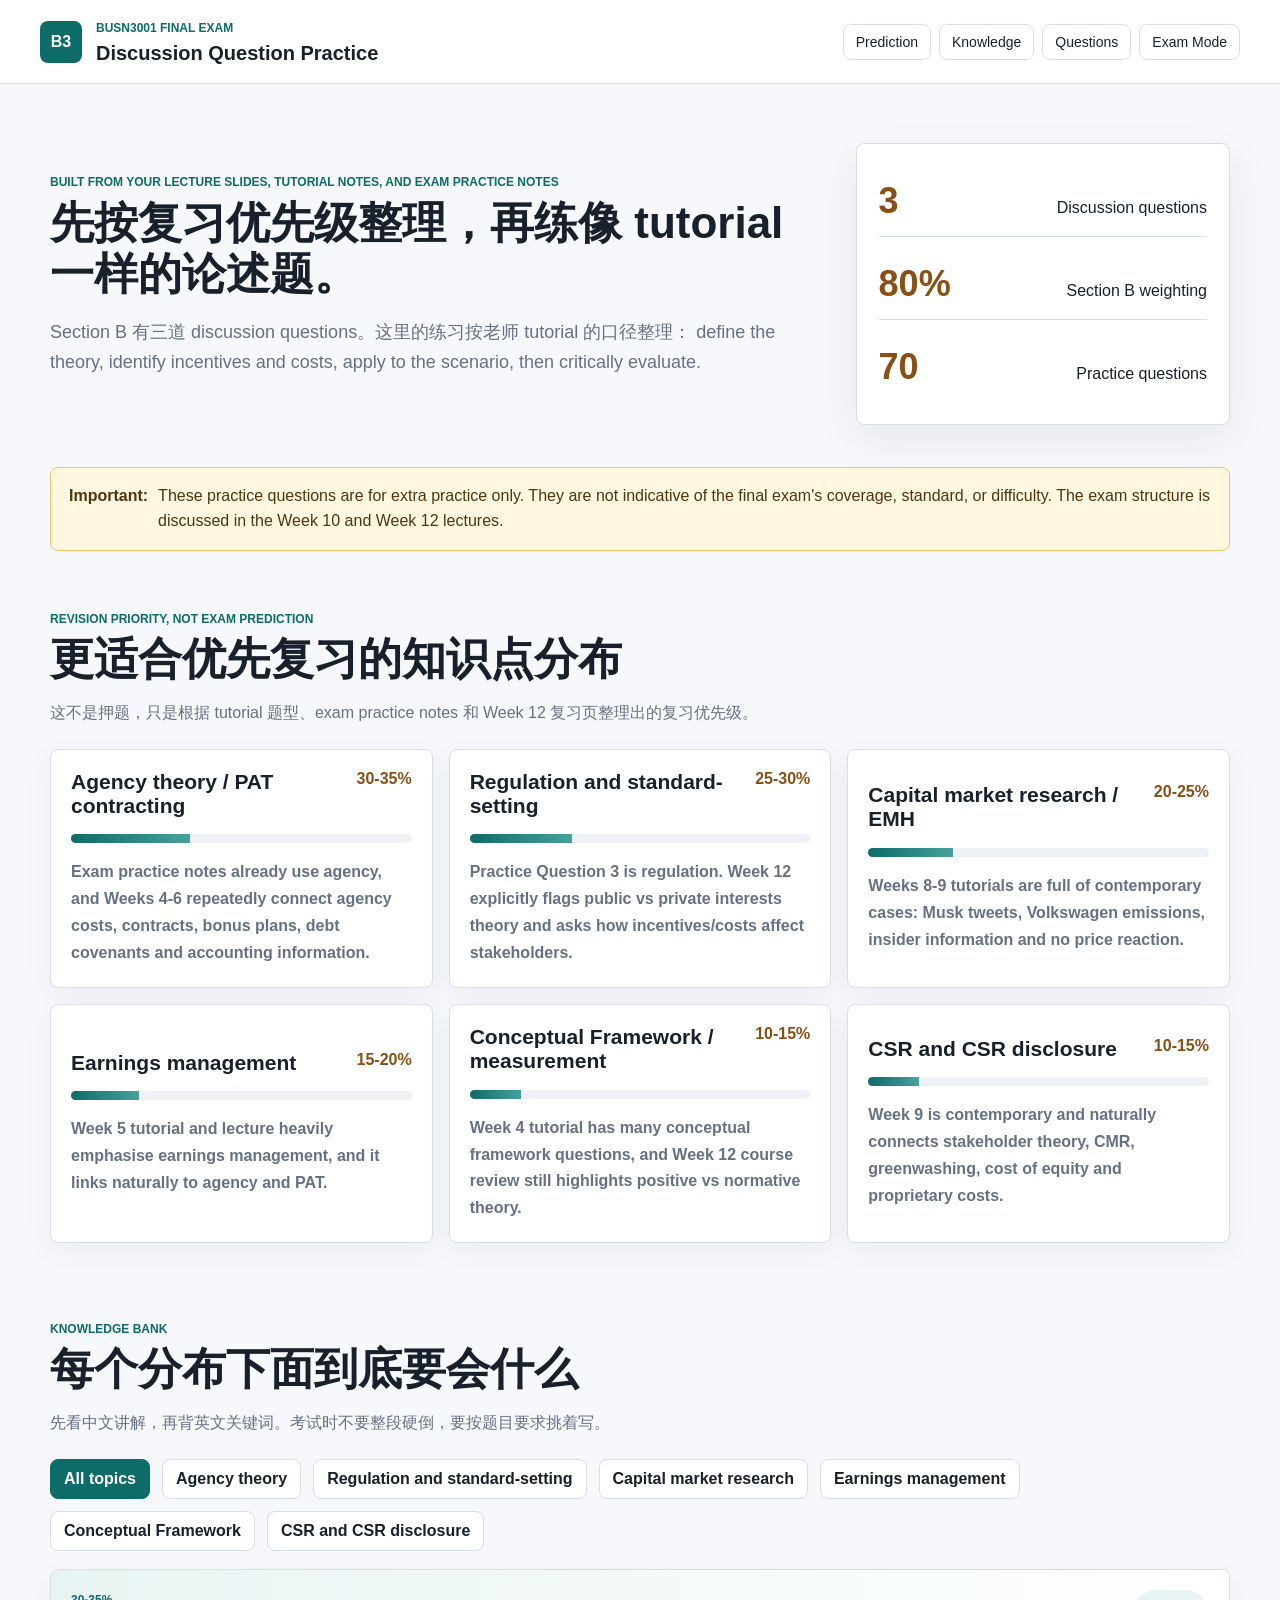
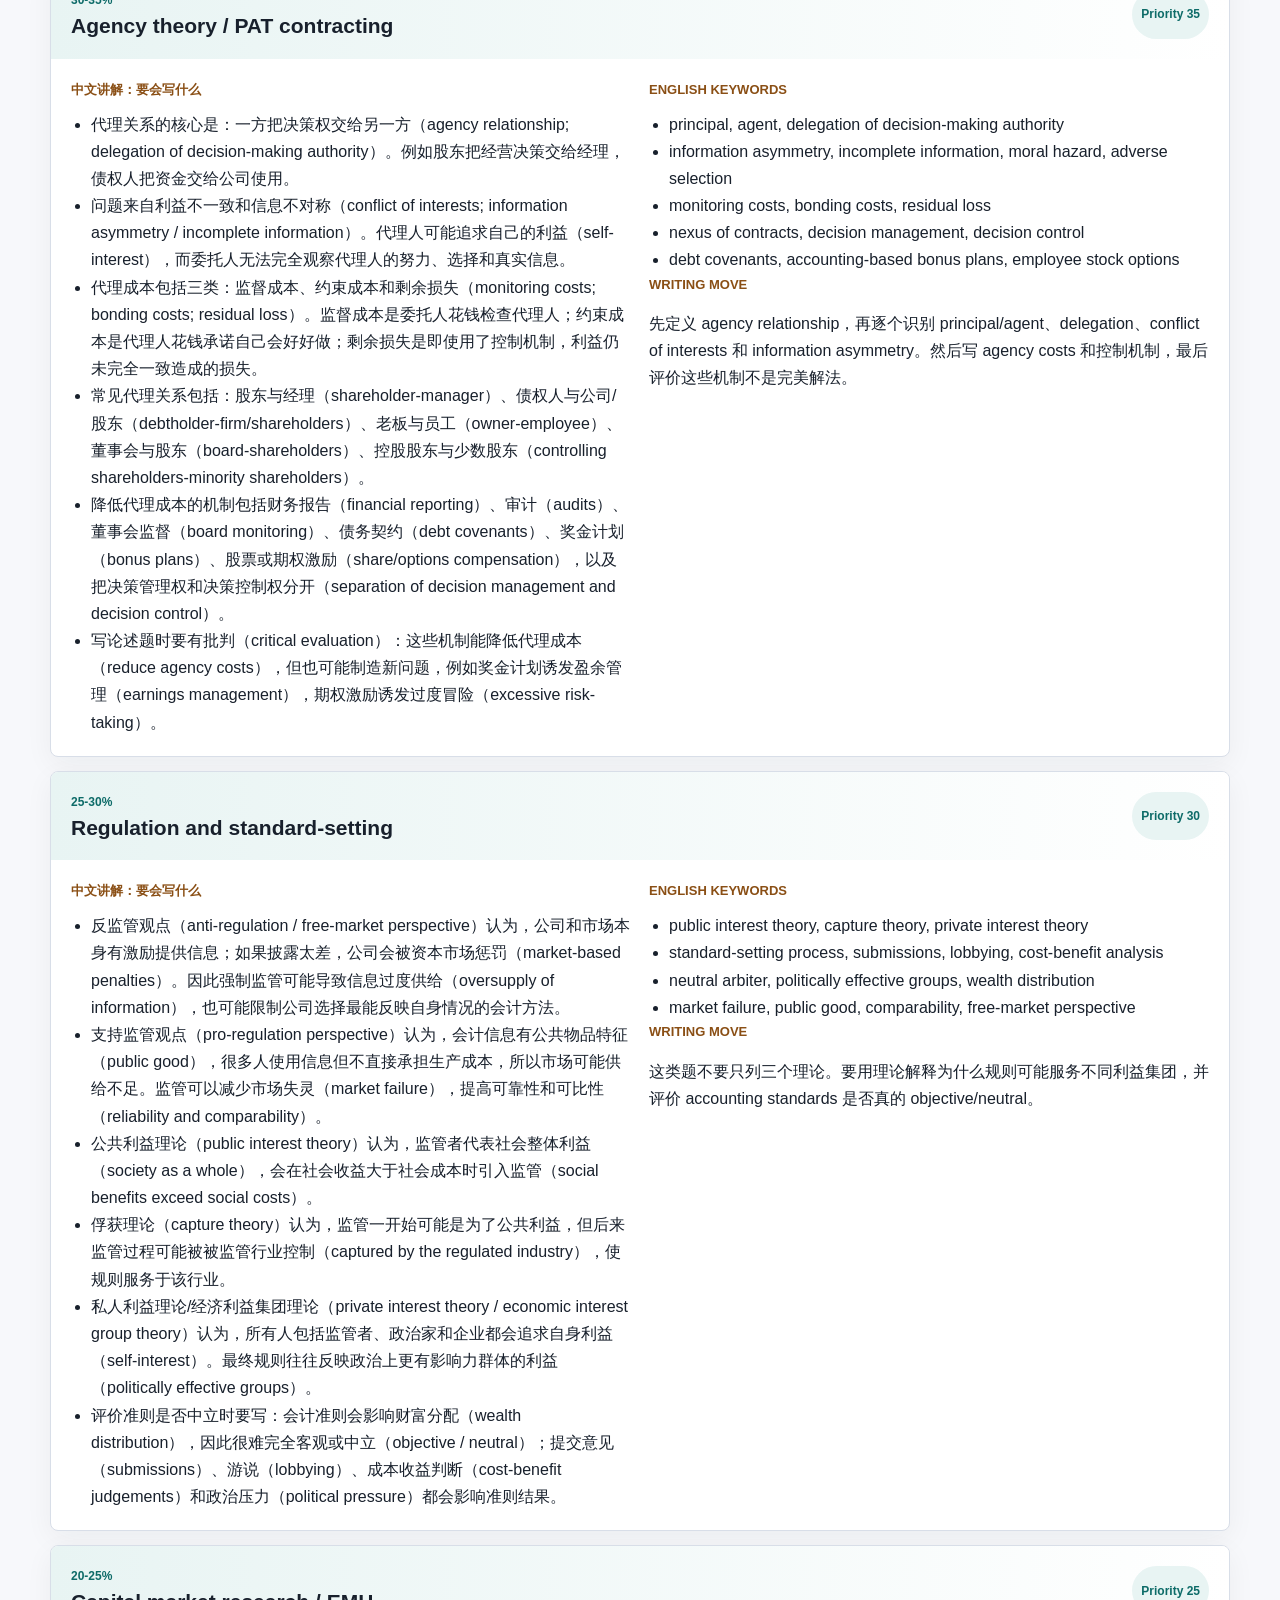
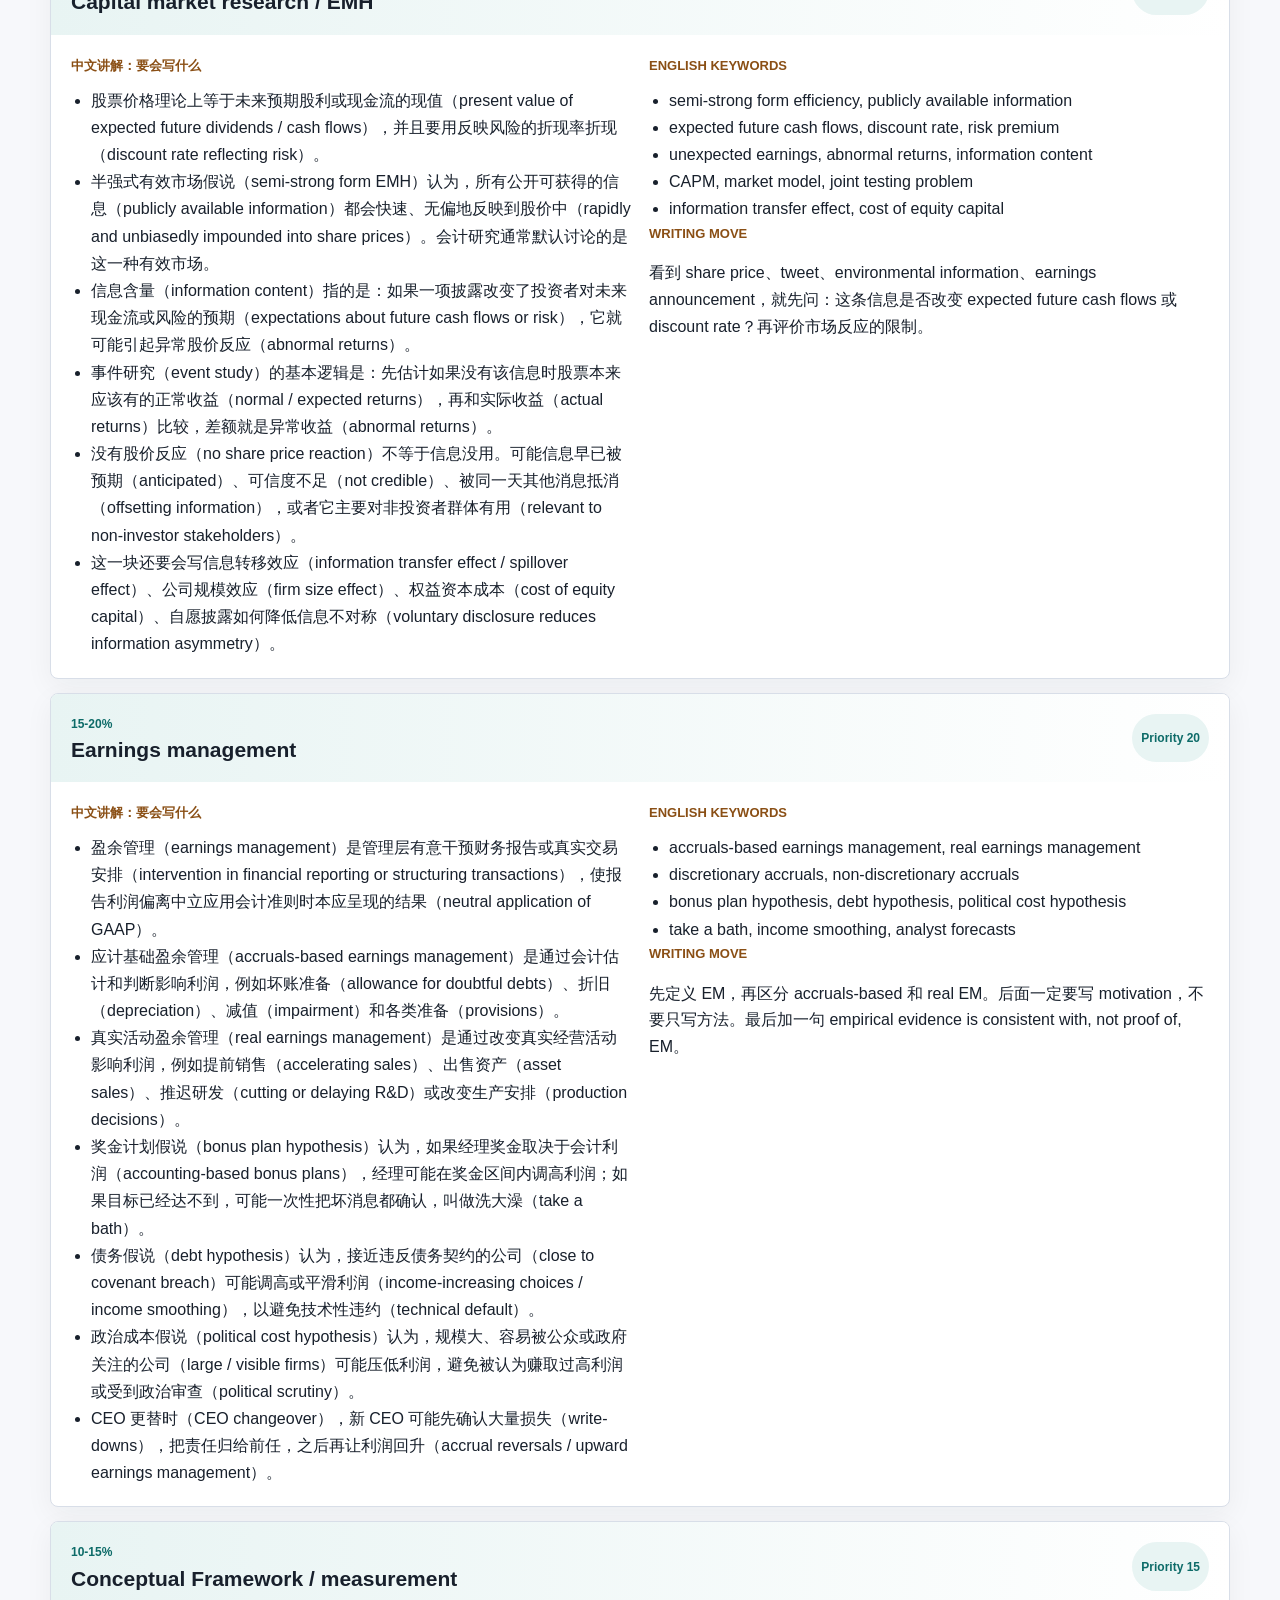
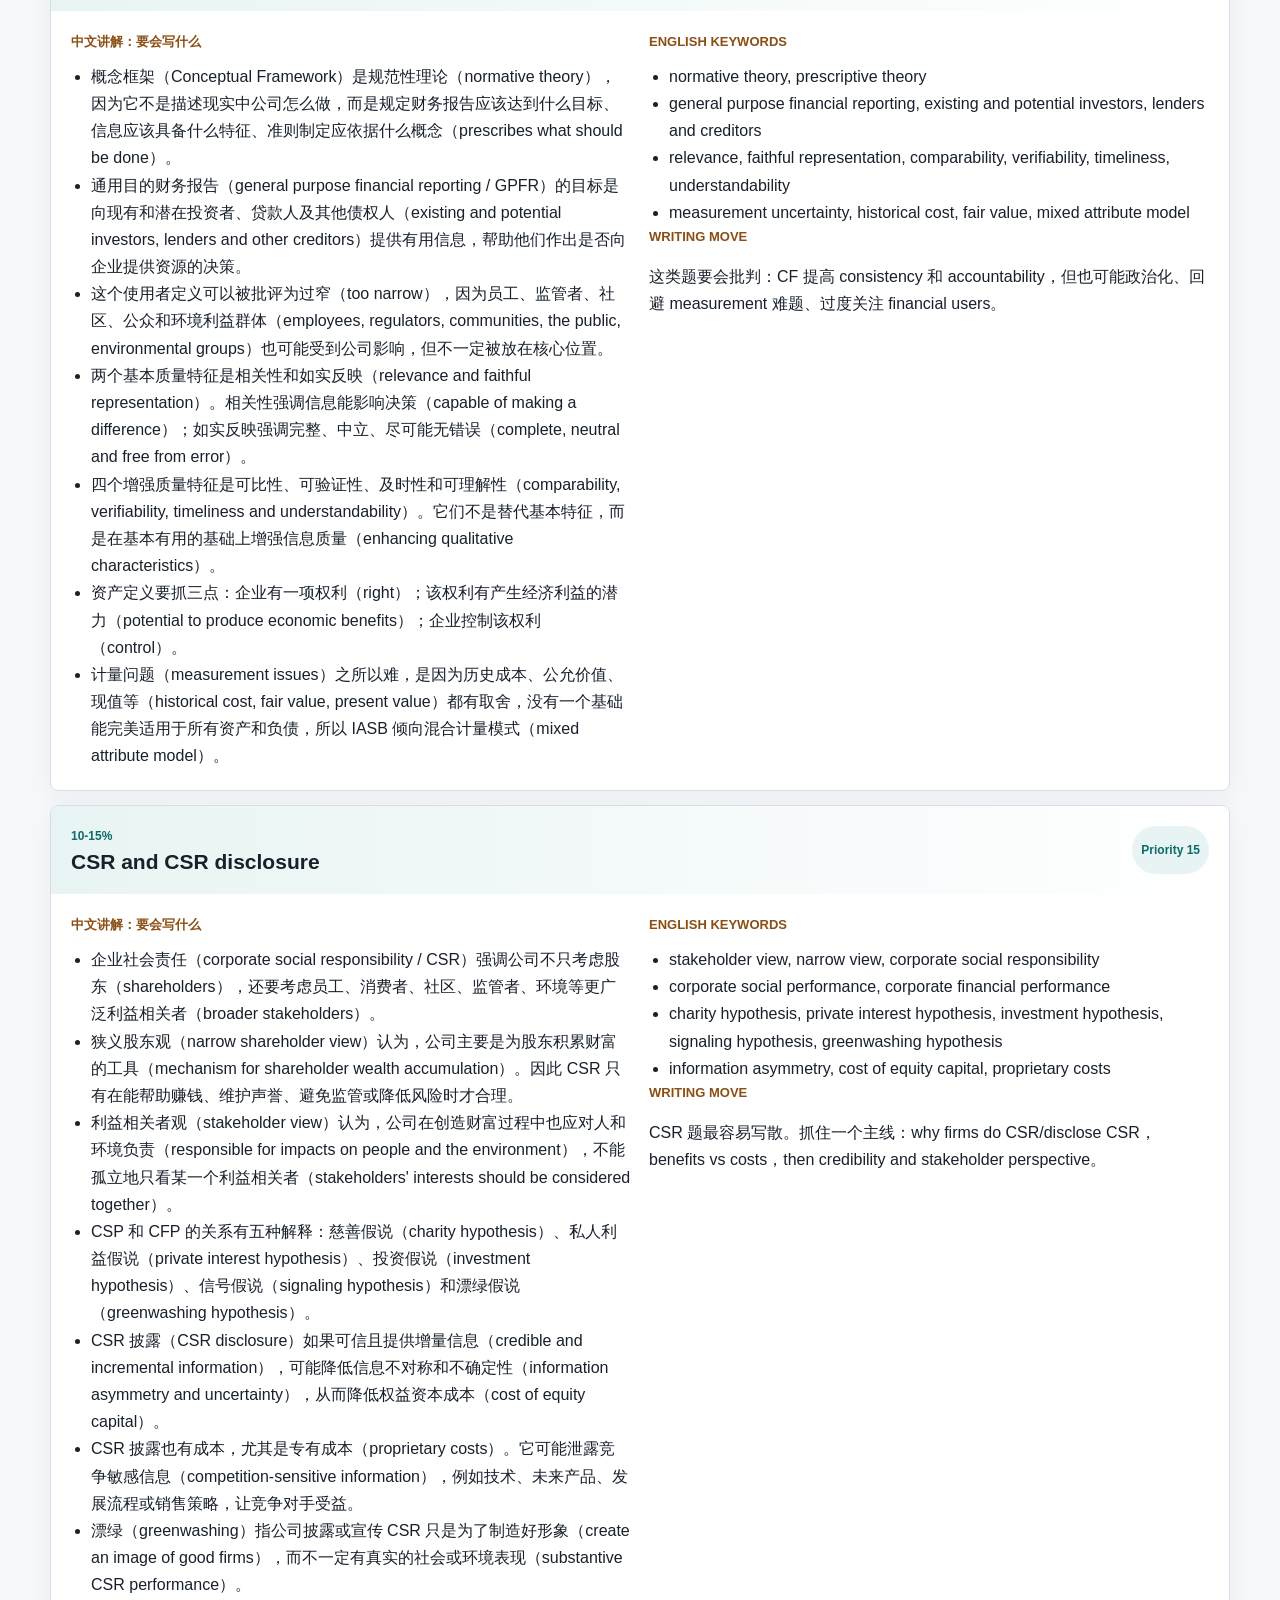
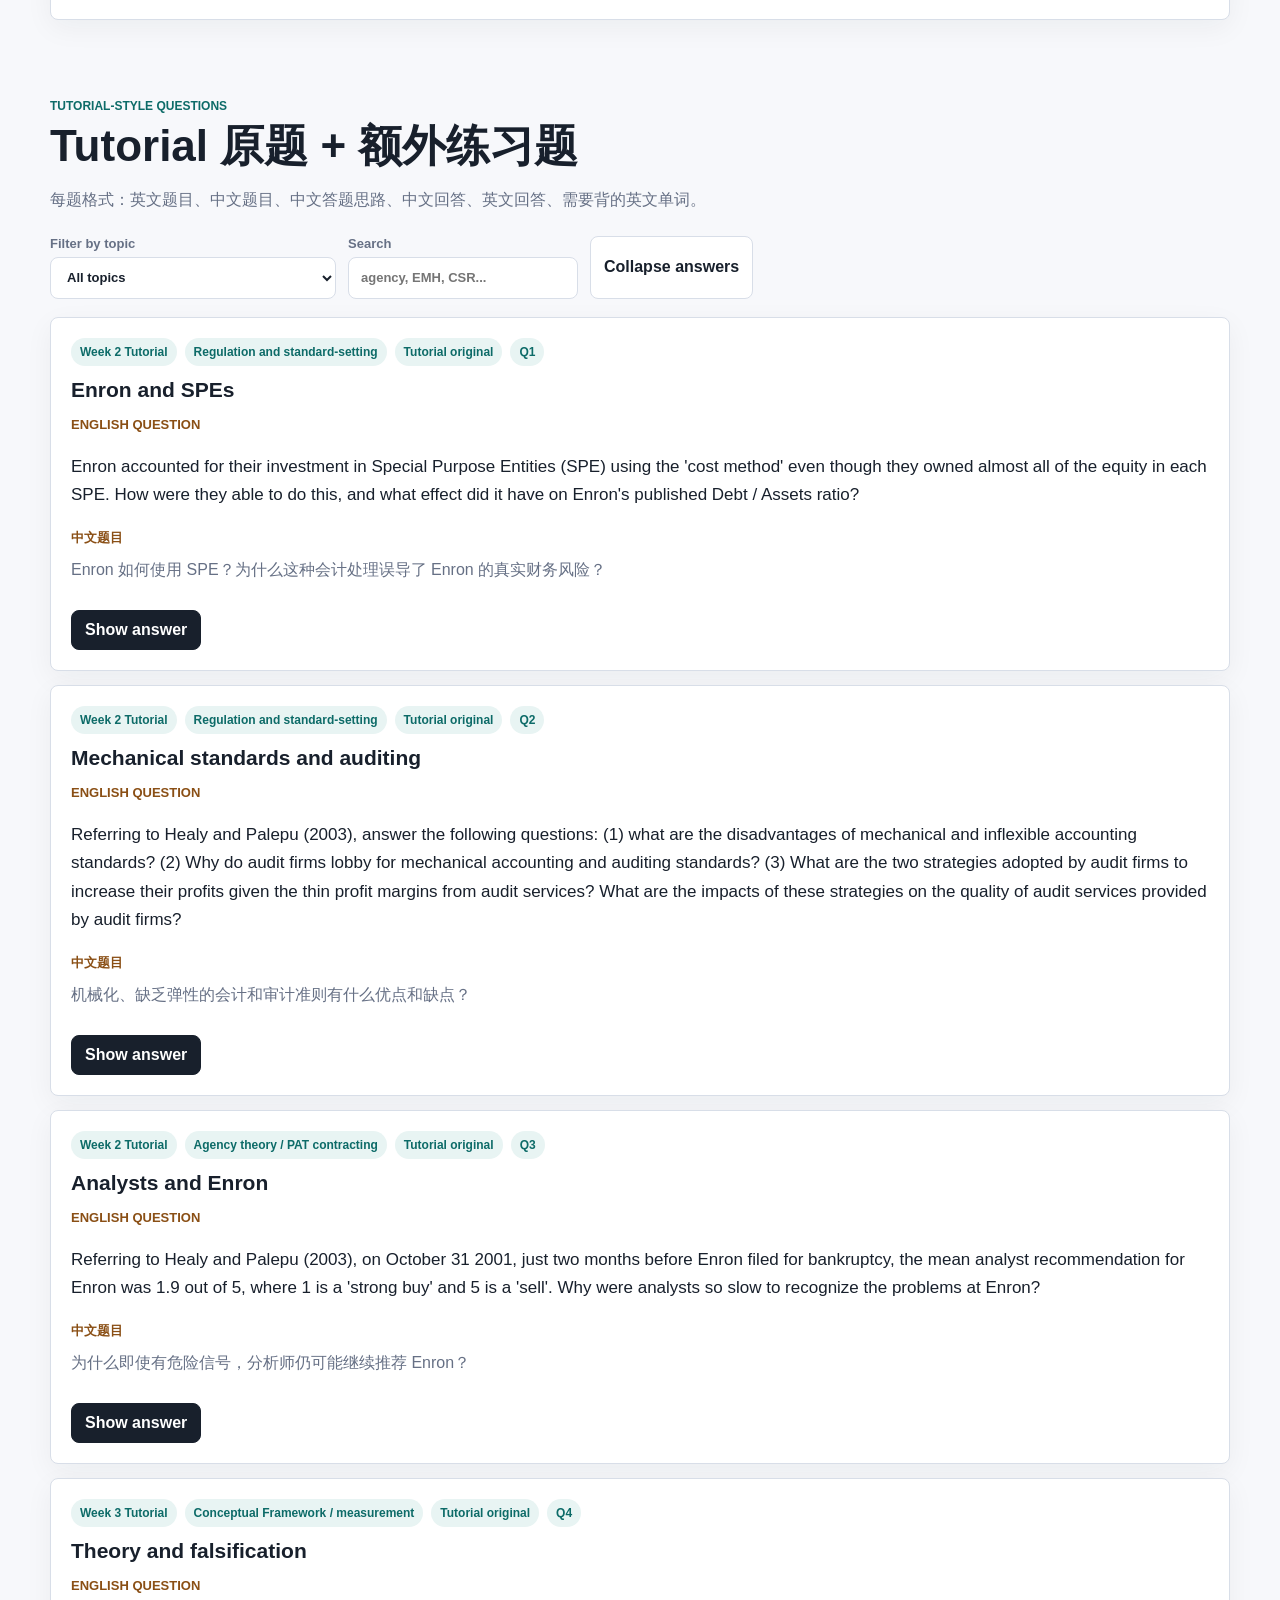
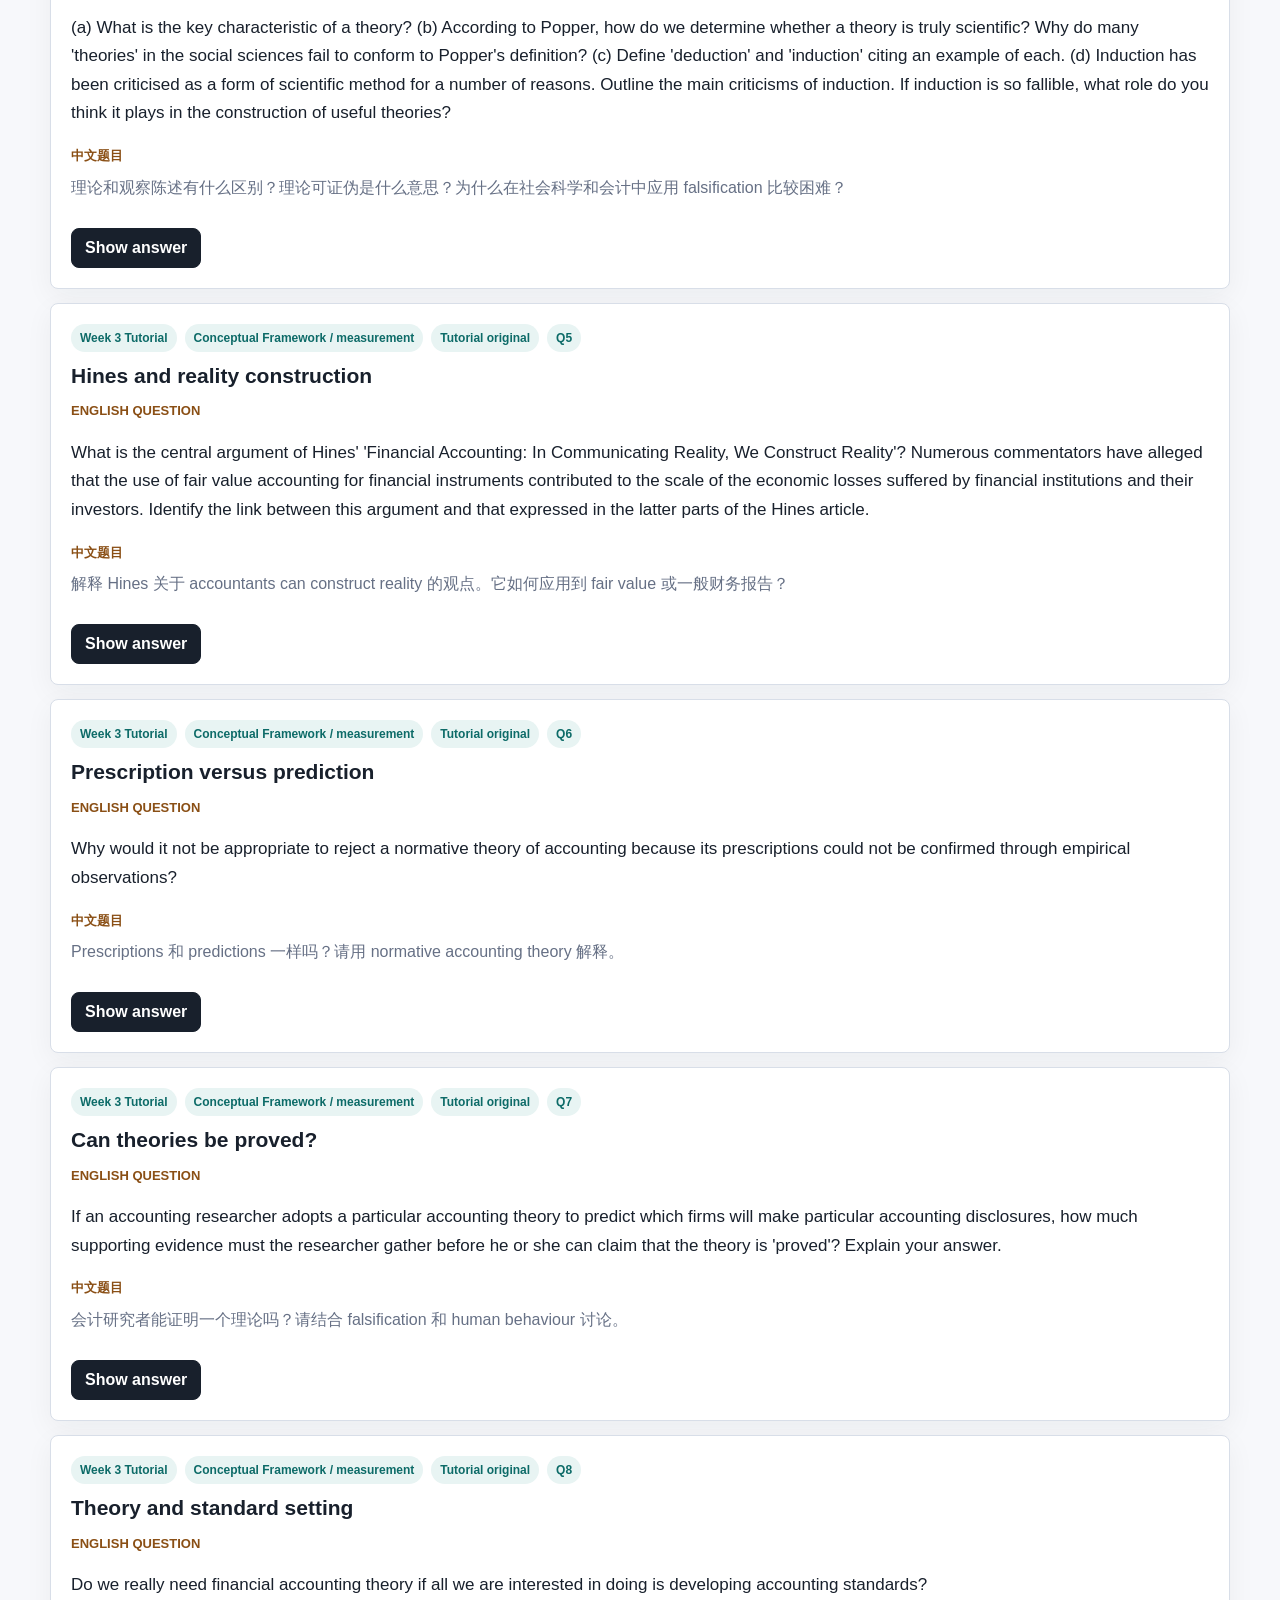
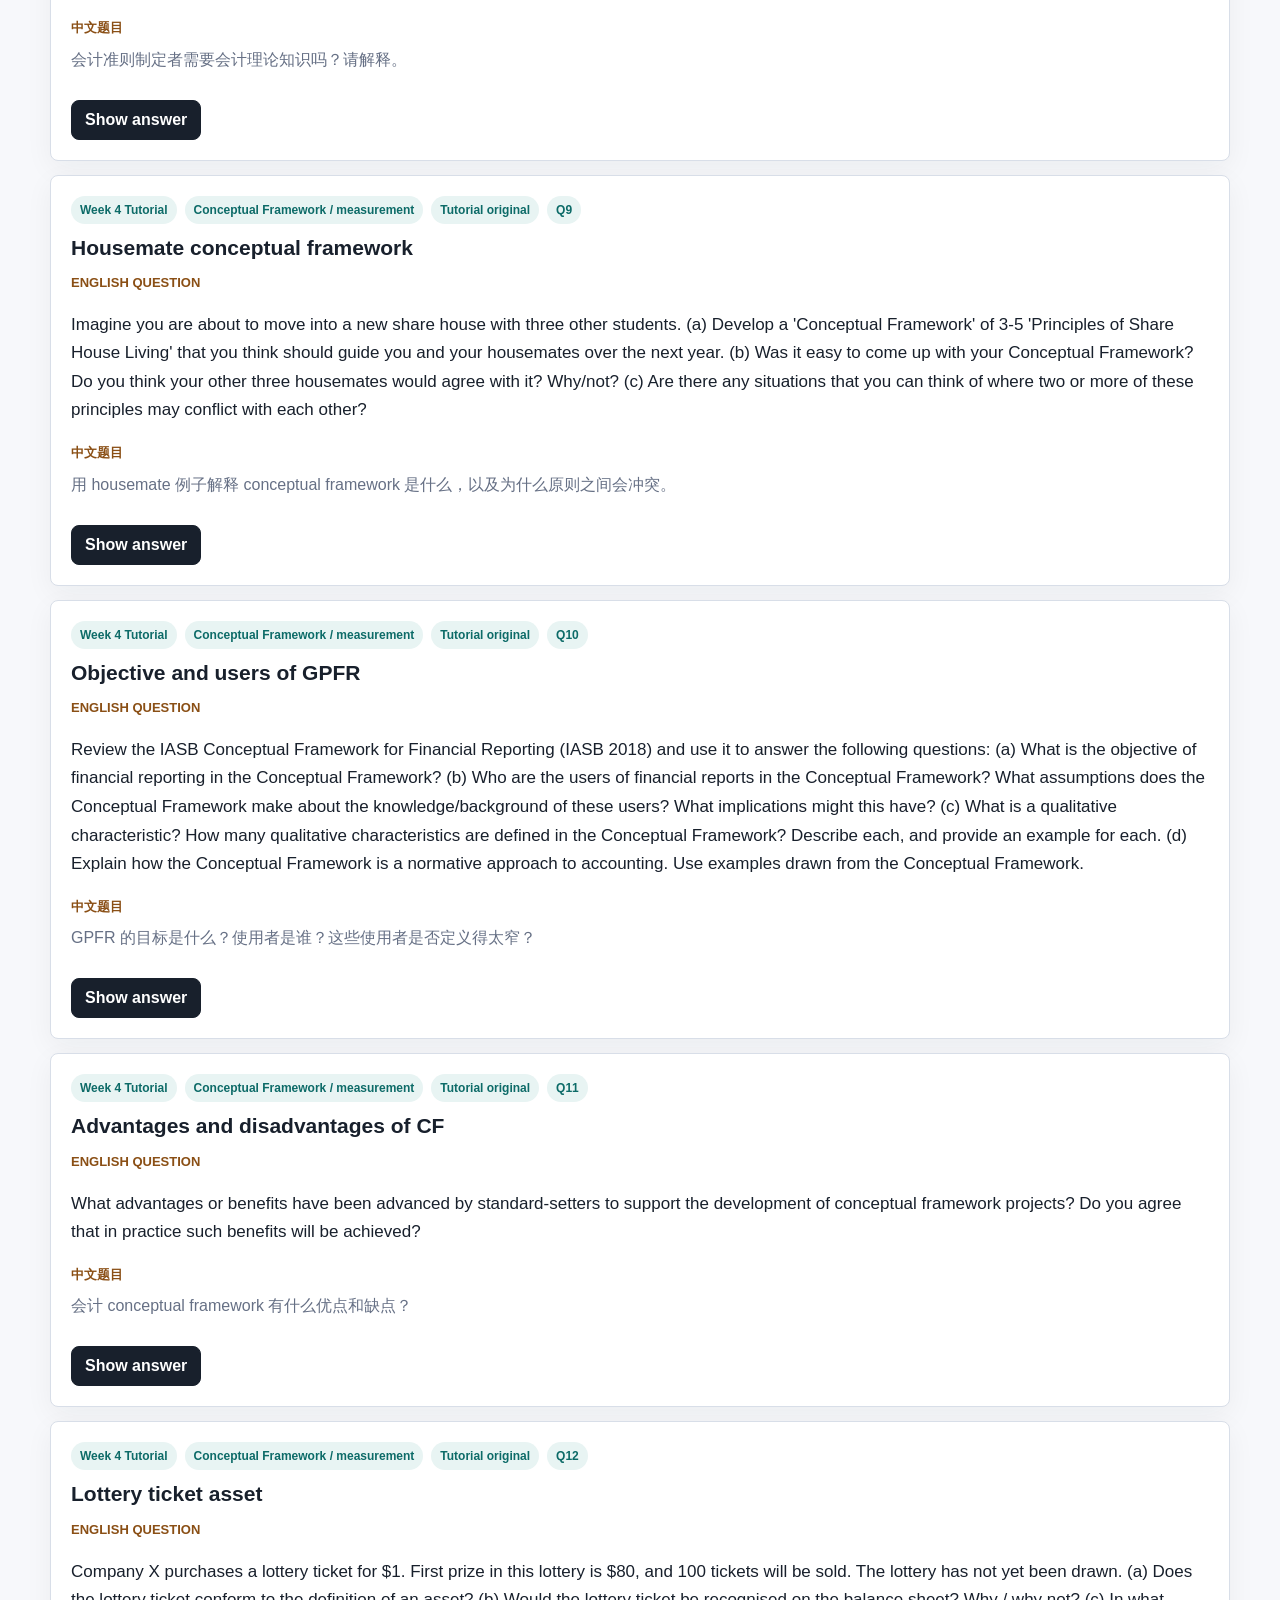
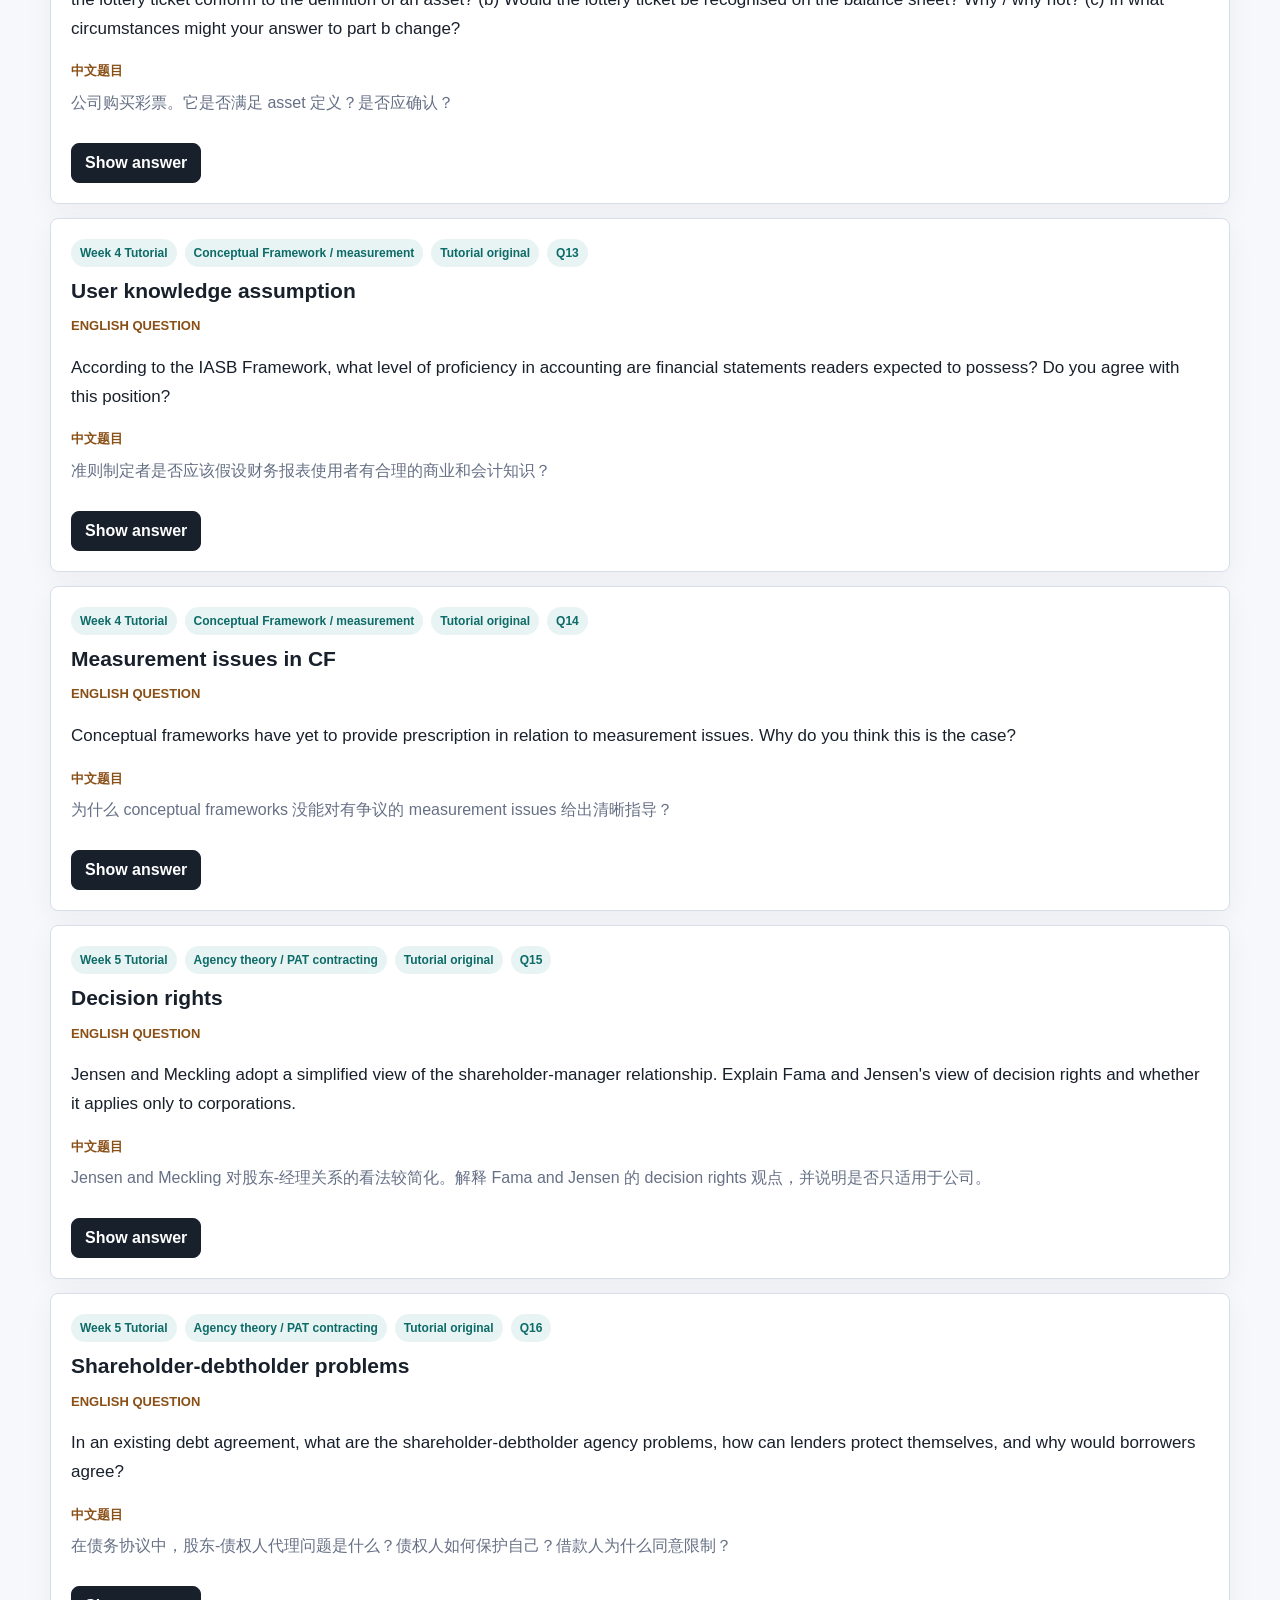
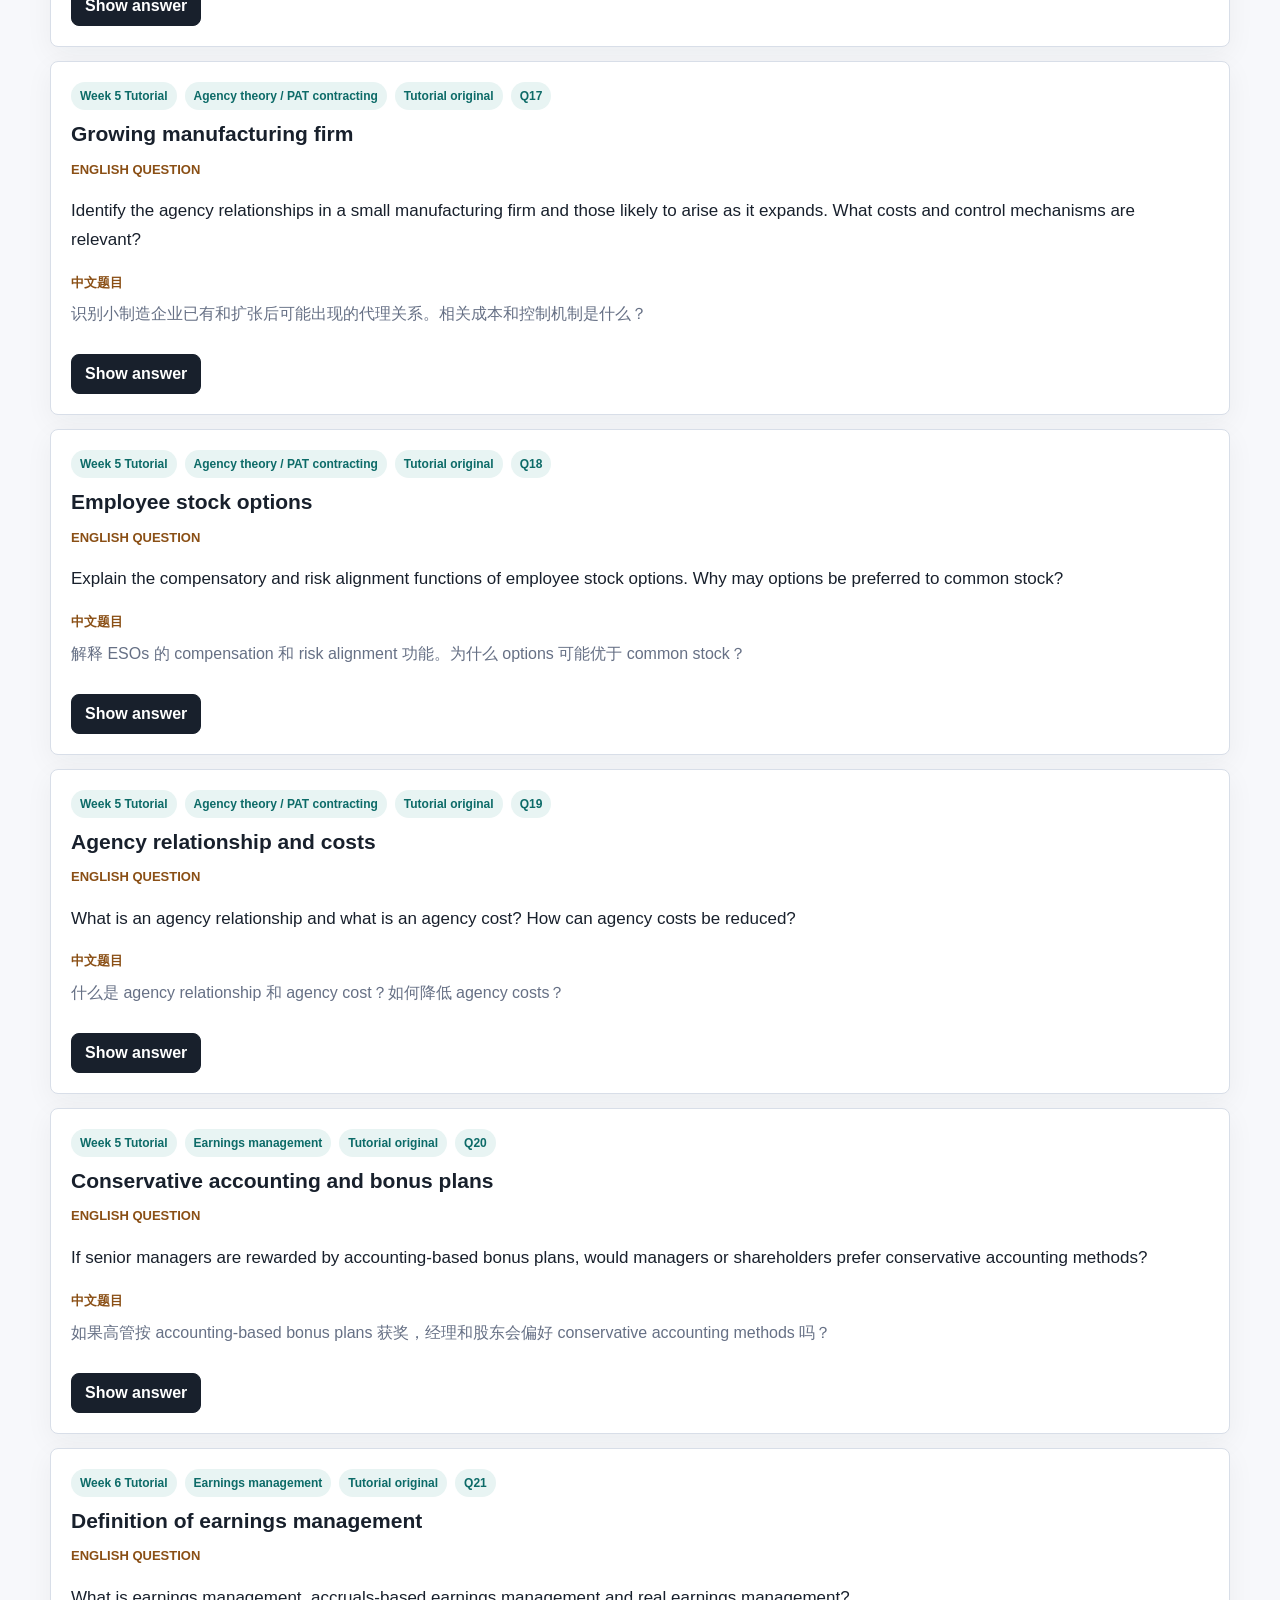
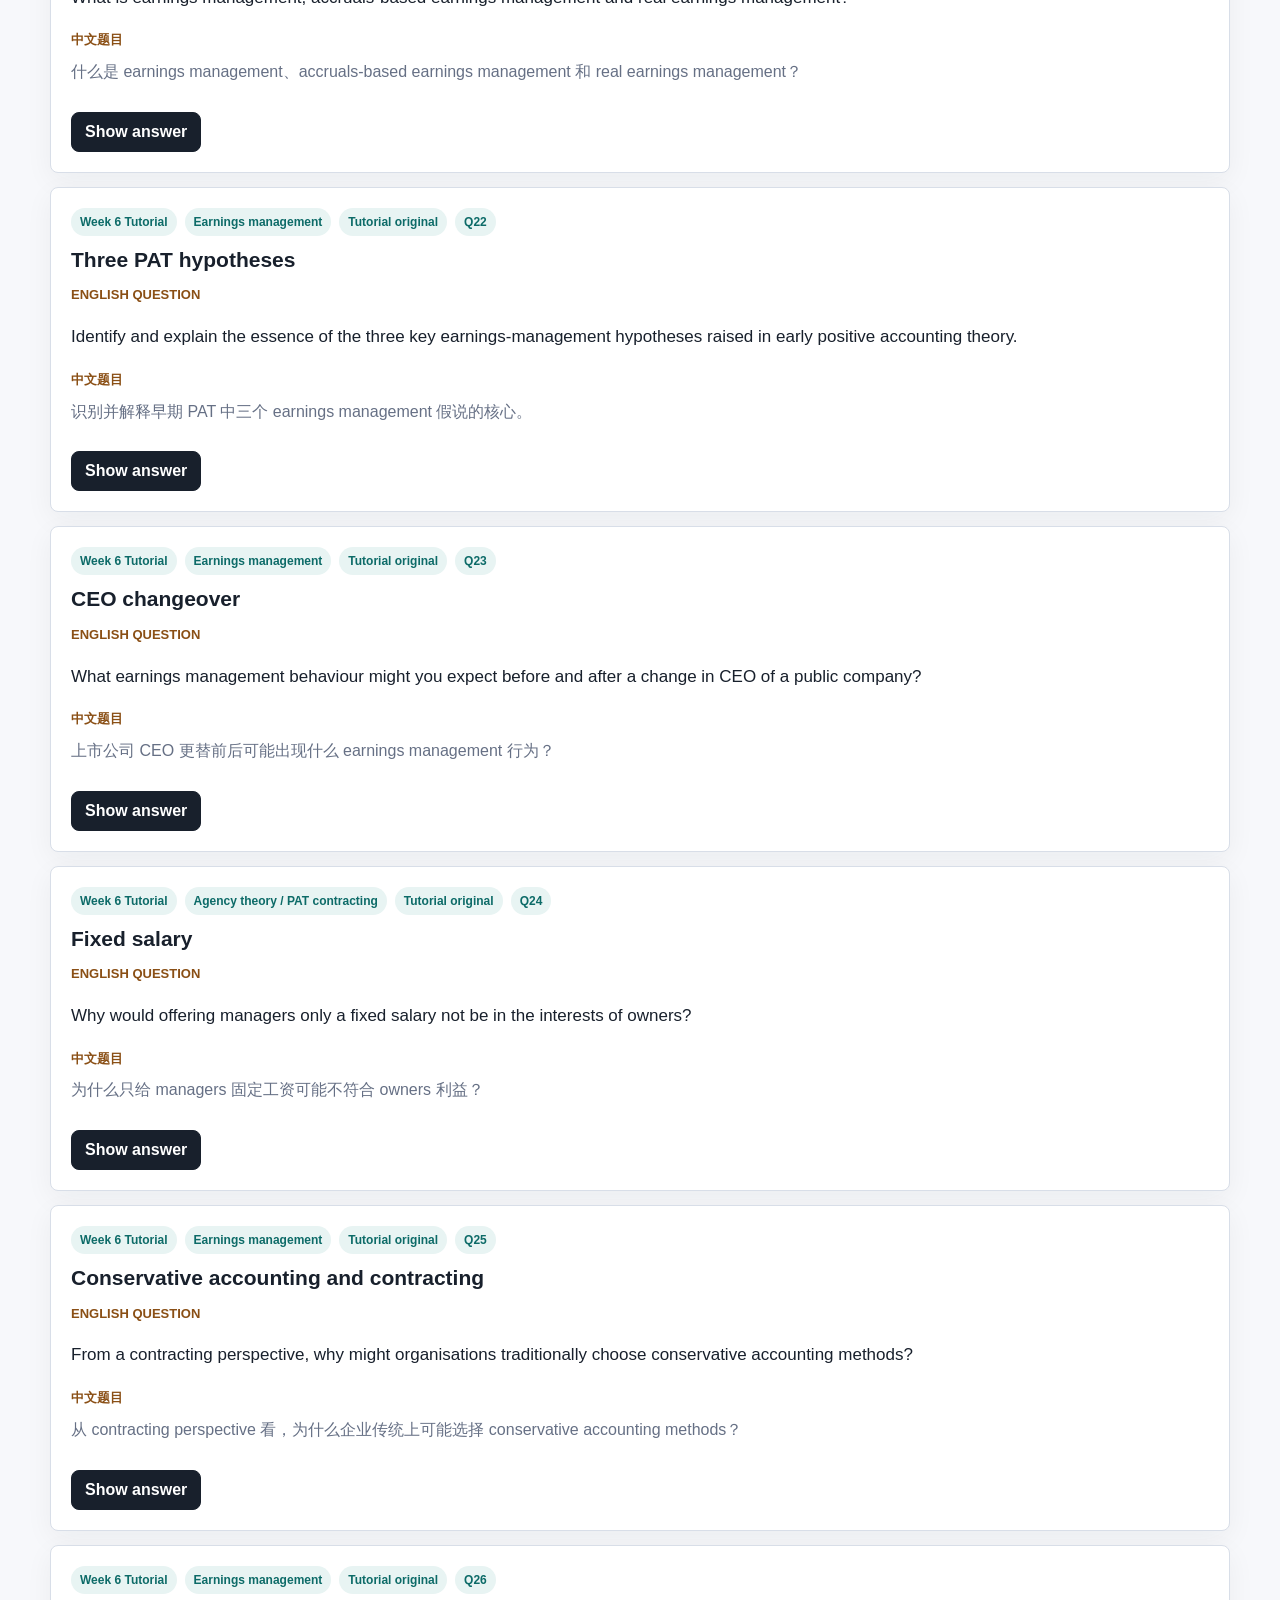
==== interactive-index.html @ 9b2bef2e "Publish BUSN3001 study site" ====
<!doctype html>
<html lang="zh-CN">
  <head>
    <meta charset="utf-8" />
    <meta name="viewport" content="width=device-width, initial-scale=1" />
    <title>BUSN3001 Final Discussion Practice</title>
    <link rel="stylesheet" href="styles.css" />
  </head>
  <body>
    <header class="topbar">
      <div class="brand">
        <span class="brand-mark">B3</span>
        <div>
          <p class="course">BUSN3001 Final Exam</p>
          <h1>Discussion Question Practice</h1>
        </div>
      </div>
      <nav aria-label="Page sections">
        <a href="#prediction">Prediction</a>
        <a href="#topics">Knowledge</a>
        <a href="#practice">Questions</a>
        <a href="#exam-mode">Exam Mode</a>
      </nav>
    </header>

    <main>
      <section class="intro">
        <div class="intro-copy">
          <p class="label">Built from your lecture slides, tutorial notes, and exam practice notes</p>
          <h2>先按复习优先级整理，再练像 tutorial 一样的论述题。</h2>
          <p>
            Section B 有三道 discussion questions。这里的练习按老师 tutorial 的口径整理：
            define the theory, identify incentives and costs, apply to the scenario, then critically evaluate.
          </p>
        </div>
        <div class="exam-card" aria-label="Exam structure">
          <div>
            <span class="metric">3</span>
            <span>Discussion questions</span>
          </div>
          <div>
            <span class="metric">80%</span>
            <span>Section B weighting</span>
          </div>
          <div>
            <span class="metric">70</span>
            <span>Practice questions</span>
          </div>
        </div>
      </section>

      <section class="notice" aria-label="Practice disclaimer">
        <strong>Important:</strong>
        <span>
          These practice questions are for extra practice only. They are not indicative of the final exam's
          coverage, standard, or difficulty. The exam structure is discussed in the Week 10 and Week 12 lectures.
        </span>
      </section>

      <section id="prediction" class="section">
        <div class="section-heading">
          <p class="label">Revision priority, not exam prediction</p>
          <h2>更适合优先复习的知识点分布</h2>
          <p>这不是押题，只是根据 tutorial 题型、exam practice notes 和 Week 12 复习页整理出的复习优先级。</p>
        </div>
        <div id="predictionGrid" class="prediction-grid"></div>
      </section>

      <section id="topics" class="section">
        <div class="section-heading">
          <p class="label">Knowledge bank</p>
          <h2>每个分布下面到底要会什么</h2>
          <p>先看中文讲解，再背英文关键词。考试时不要整段硬倒，要按题目要求挑着写。</p>
        </div>
        <div class="toolbar">
          <button class="tab-button active" data-topic-filter="all">All topics</button>
        </div>
        <div id="topicList" class="topic-list"></div>
      </section>

      <section id="practice" class="section">
        <div class="section-heading">
          <p class="label">Tutorial-style questions</p>
          <h2>Tutorial 原题 + 额外练习题</h2>
          <p>每题格式：英文题目、中文题目、中文答题思路、中文回答、英文回答、需要背的英文单词。</p>
        </div>
        <div class="practice-controls">
          <label>
            Filter by topic
            <select id="questionFilter" aria-label="Filter questions by topic">
              <option value="all">All topics</option>
            </select>
          </label>
          <label>
            Search
            <input id="searchInput" type="search" placeholder="agency, EMH, CSR..." />
          </label>
          <button id="collapseAll" type="button">Collapse answers</button>
        </div>
        <div id="questionList" class="question-list"></div>
      </section>

      <section id="exam-mode" class="section exam-mode">
        <div class="section-heading">
          <p class="label">Exam mode</p>
          <h2>随机抽三道，模拟 Section B</h2>
          <p>建议先用 10 分钟列 bullet points，再打开答案对照有没有漏 theory、application 和 critical evaluation。</p>
        </div>
        <div class="exam-actions">
          <button id="drawExam" type="button">Draw 3 questions</button>
          <button id="clearExam" type="button">Clear</button>
        </div>
        <div id="examQuestions" class="exam-questions" aria-live="polite"></div>
      </section>
    </main>

    <footer>
      <p>Study strategy: memorise vocabulary, not fixed paragraphs. In the exam, answer the exact question asked.</p>
    </footer>

    <script src="script.js"></script>
  </body>
</html>
---- styles.css ----
:root {
  --bg: #f7f8fb;
  --paper: #ffffff;
  --ink: #18202c;
  --muted: #667085;
  --line: #d8dee8;
  --accent: #0d6b68;
  --accent-2: #8a4f15;
  --soft: #e8f4f3;
  --warning: #fff2d8;
  --shadow: 0 14px 40px rgba(24, 32, 44, 0.08);
  font-family: Inter, "Segoe UI", Arial, sans-serif;
}

* {
  box-sizing: border-box;
}

html {
  scroll-behavior: smooth;
}

body {
  margin: 0;
  background: var(--bg);
  color: var(--ink);
  overflow-x: hidden;
}

.topbar {
  position: sticky;
  top: 0;
  z-index: 10;
  display: flex;
  align-items: center;
  justify-content: space-between;
  gap: 24px;
  padding: 18px 40px;
  background: rgba(255, 255, 255, 0.92);
  border-bottom: 1px solid var(--line);
  backdrop-filter: blur(12px);
  min-width: 0;
}

.brand {
  display: flex;
  align-items: center;
  gap: 14px;
}

.brand-mark {
  display: grid;
  width: 42px;
  height: 42px;
  place-items: center;
  border-radius: 8px;
  background: var(--accent);
  color: #fff;
  font-weight: 800;
}

.course,
.label {
  margin: 0 0 4px;
  color: var(--accent);
  font-size: 12px;
  font-weight: 760;
  letter-spacing: 0;
  text-transform: uppercase;
}

h1,
h2,
h3 {
  margin: 0;
  line-height: 1.16;
  overflow-wrap: anywhere;
}

h1 {
  font-size: 20px;
}

h2 {
  font-size: clamp(26px, 4vw, 44px);
}

h3 {
  font-size: 21px;
}

p {
  line-height: 1.68;
}

nav {
  display: flex;
  flex-wrap: wrap;
  gap: 8px;
}

nav a,
button,
select,
input {
  font: inherit;
}

nav a,
button {
  border: 1px solid var(--line);
  border-radius: 8px;
  background: var(--paper);
  color: var(--ink);
  cursor: pointer;
  text-decoration: none;
}

nav a {
  padding: 9px 12px;
  font-size: 14px;
}

button {
  min-height: 40px;
  padding: 9px 13px;
  font-weight: 700;
}

button:hover,
nav a:hover {
  border-color: var(--accent);
  color: var(--accent);
}

main {
  width: min(1180px, calc(100% - 32px));
  margin: 0 auto;
  min-width: 0;
}

.intro {
  display: grid;
  grid-template-columns: minmax(0, 1.35fr) minmax(280px, 0.65fr);
  gap: 28px;
  padding: 52px 0 28px;
  min-width: 0;
}

.intro > *,
.exam-card,
.prediction-card,
.topic-card,
.question-card {
  min-width: 0;
}

.intro-copy {
  padding: 36px 0;
}

.intro-copy p:last-child {
  max-width: 780px;
  color: var(--muted);
  font-size: 18px;
}

.exam-card {
  align-self: center;
  display: grid;
  gap: 12px;
  padding: 22px;
  border: 1px solid var(--line);
  border-radius: 8px;
  background: var(--paper);
  box-shadow: var(--shadow);
}

.exam-card div {
  display: flex;
  align-items: baseline;
  justify-content: space-between;
  gap: 18px;
  padding: 14px 0;
  border-bottom: 1px solid var(--line);
}

.exam-card div:last-child {
  border-bottom: 0;
}

.metric {
  color: var(--accent-2);
  font-size: 36px;
  font-weight: 850;
}

.section {
  padding: 38px 0;
}

.notice {
  display: flex;
  gap: 10px;
  align-items: flex-start;
  margin: 8px 0 20px;
  padding: 16px 18px;
  border: 1px solid #edc56e;
  border-radius: 8px;
  background: #fff7df;
  color: #4f3512;
  line-height: 1.55;
}

.section-heading {
  max-width: 820px;
  margin-bottom: 22px;
}

.section-heading p:last-child {
  color: var(--muted);
}

.prediction-grid {
  display: grid;
  grid-template-columns: repeat(3, minmax(0, 1fr));
  gap: 16px;
}

.prediction-card,
.topic-card,
.question-card,
.exam-draw {
  border: 1px solid var(--line);
  border-radius: 8px;
  background: var(--paper);
  box-shadow: 0 8px 28px rgba(24, 32, 44, 0.05);
}

.prediction-card {
  padding: 20px;
  width: 100%;
  text-align: left;
  cursor: pointer;
}

.prediction-card:focus-visible {
  outline: 3px solid rgba(13, 107, 104, 0.3);
  outline-offset: 3px;
}

.prediction-top {
  display: flex;
  align-items: start;
  justify-content: space-between;
  gap: 12px;
}

.probability {
  white-space: nowrap;
  color: var(--accent-2);
  font-weight: 850;
}

.bar {
  height: 9px;
  margin: 16px 0;
  overflow: hidden;
  border-radius: 999px;
  background: #eef1f5;
}

.bar span {
  display: block;
  height: 100%;
  background: linear-gradient(90deg, var(--accent), #47a19d);
}

.prediction-card p {
  margin-bottom: 0;
  color: var(--muted);
}

.prediction-card:hover {
  border-color: var(--accent);
  transform: translateY(-1px);
}

.toolbar,
.practice-controls,
.exam-actions {
  display: flex;
  flex-wrap: wrap;
  gap: 12px;
  margin-bottom: 18px;
}

.tab-button.active {
  background: var(--accent);
  color: #fff;
  border-color: var(--accent);
}

.topic-list,
.question-list,
.exam-questions {
  display: grid;
  gap: 14px;
}

.topic-card {
  padding: 0;
  overflow: hidden;
}

.topic-header {
  display: grid;
  grid-template-columns: 1fr auto;
  gap: 12px;
  padding: 20px;
  background: linear-gradient(90deg, var(--soft), #fff);
}

.topic-body {
  display: grid;
  grid-template-columns: 1fr 1fr;
  gap: 18px;
  padding: 20px;
}

.topic-body ul,
.answer-block ul,
.vocab-list {
  margin: 10px 0 0;
  padding-left: 20px;
  line-height: 1.7;
}

.mini-title {
  margin: 0;
  font-size: 13px;
  font-weight: 820;
  color: var(--accent-2);
  text-transform: uppercase;
}

.practice-controls label {
  display: grid;
  gap: 6px;
  color: var(--muted);
  font-size: 13px;
  font-weight: 720;
}

select,
input {
  min-height: 42px;
  min-width: 230px;
  padding: 8px 12px;
  border: 1px solid var(--line);
  border-radius: 8px;
  background: var(--paper);
  color: var(--ink);
}

.question-card {
  padding: 20px;
}

.question-meta {
  display: flex;
  flex-wrap: wrap;
  gap: 8px;
  margin-bottom: 12px;
}

.pill {
  display: inline-flex;
  align-items: center;
  min-height: 28px;
  padding: 4px 9px;
  border-radius: 999px;
  background: var(--soft);
  color: var(--accent);
  font-size: 12px;
  font-weight: 760;
}

.question-card h3 {
  margin-bottom: 12px;
}

.question-text {
  color: var(--ink);
  font-size: 17px;
}

.translated-question {
  margin-top: 8px;
  color: var(--muted);
}

.answer-toggle {
  margin-top: 10px;
  background: var(--ink);
  color: #fff;
  border-color: var(--ink);
}

.answer-toggle:hover {
  color: #fff;
  border-color: var(--accent);
  background: var(--accent);
}

.answer-panel {
  display: none;
  grid-template-columns: 1fr 1fr;
  gap: 18px;
  margin-top: 18px;
  padding-top: 18px;
  border-top: 1px solid var(--line);
}

.answer-panel.open {
  display: grid;
}

.answer-block {
  padding: 16px;
  border-radius: 8px;
  background: #fafbfc;
}

.answer-block.full {
  grid-column: 1 / -1;
  background: var(--warning);
}

.answer-block p {
  margin: 8px 0 0;
}

.exam-mode {
  margin-bottom: 40px;
}

.exam-draw {
  padding: 18px;
}

.exam-draw + .exam-draw {
  margin-top: 12px;
}

footer {
  padding: 28px 16px 44px;
  border-top: 1px solid var(--line);
  color: var(--muted);
  text-align: center;
}

@media (max-width: 900px) {
  .topbar,
  .intro,
  .topic-body,
  .answer-panel {
    grid-template-columns: 1fr;
  }

  .topbar {
    align-items: flex-start;
    flex-direction: column;
    padding: 16px;
  }

  nav {
    width: 100%;
    max-width: 100%;
    flex-wrap: nowrap;
    overflow-x: auto;
    padding-bottom: 2px;
    min-width: 0;
  }

  nav a {
    flex: 0 0 auto;
  }

  .exam-card div {
    display: grid;
    grid-template-columns: auto minmax(0, 1fr);
    align-items: start;
  }

  .exam-card div span:last-child {
    min-width: 0;
    text-align: right;
    overflow-wrap: anywhere;
  }

  .prediction-grid {
    grid-template-columns: 1fr;
  }

  .intro {
    padding-top: 28px;
  }

  .intro-copy {
    padding: 10px 0;
  }

  h2 {
    font-size: 30px;
  }

  select,
  input {
    min-width: min(100%, 320px);
  }
}
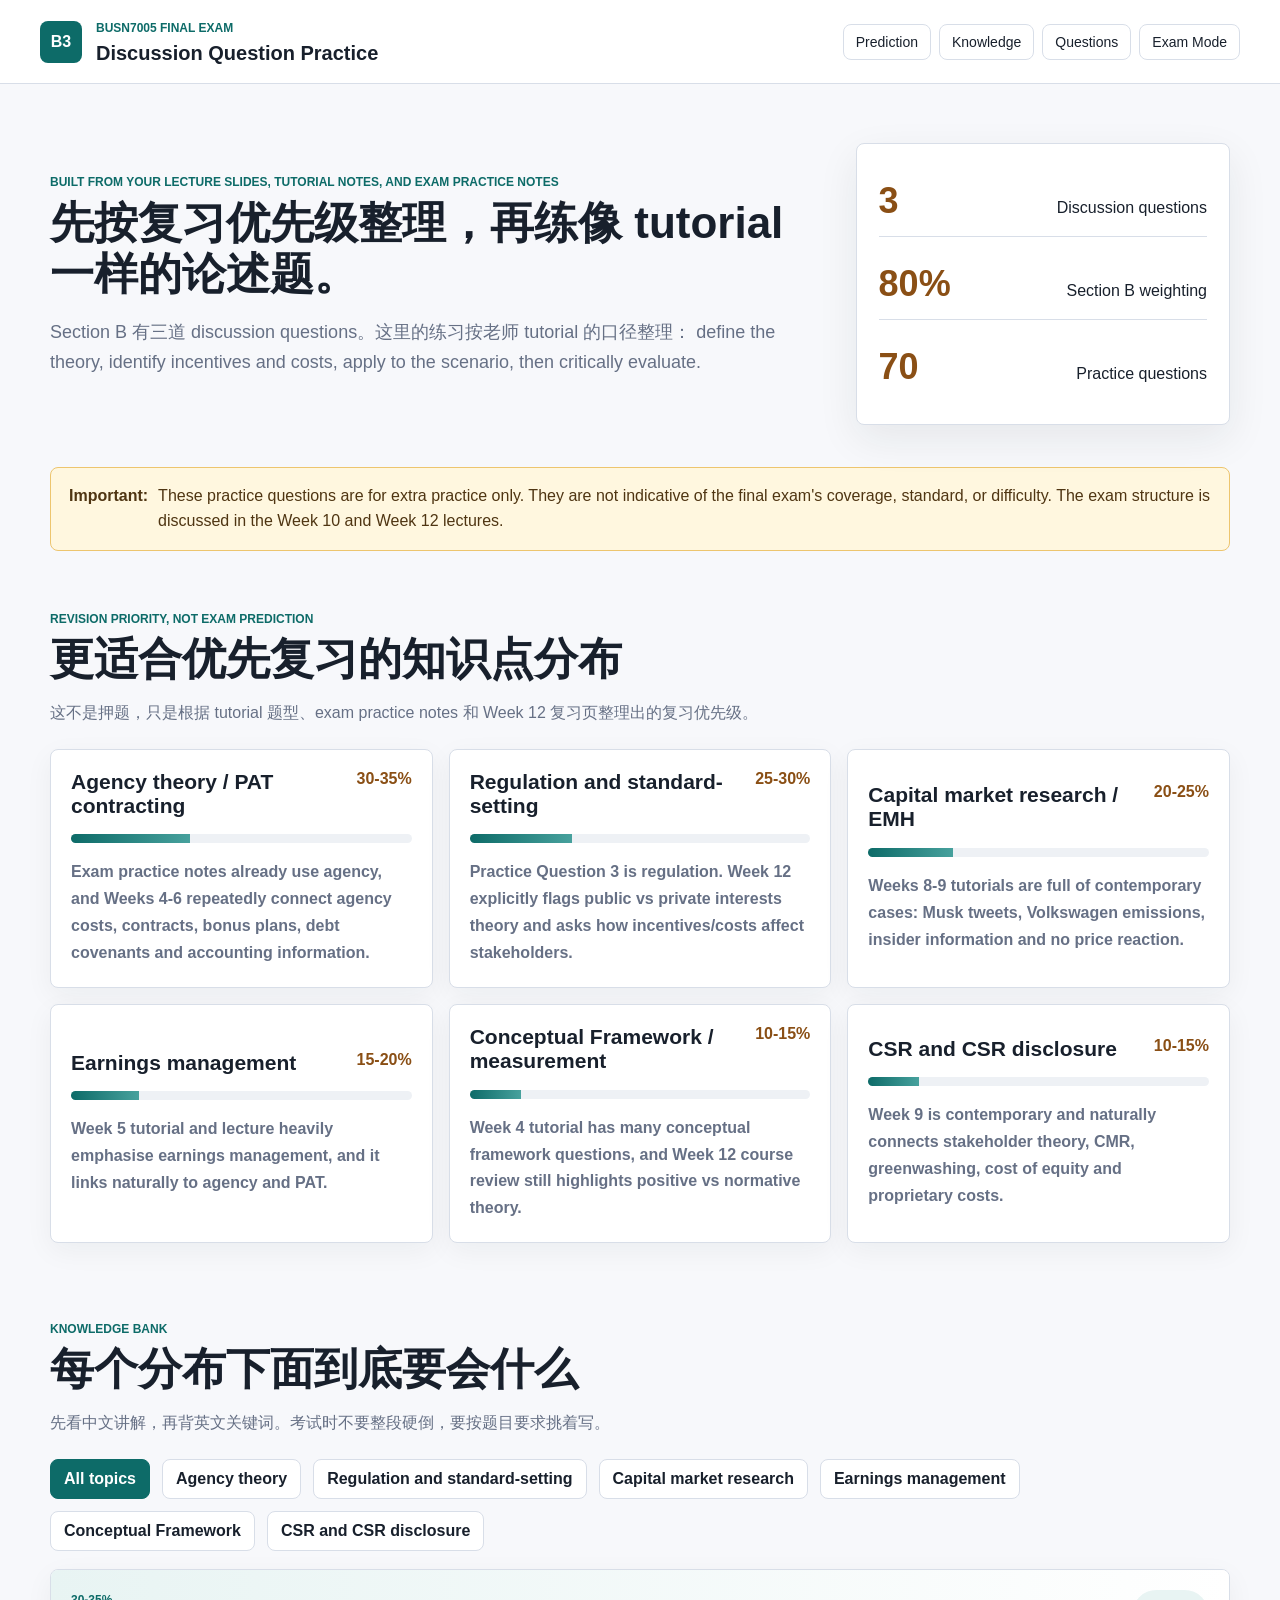
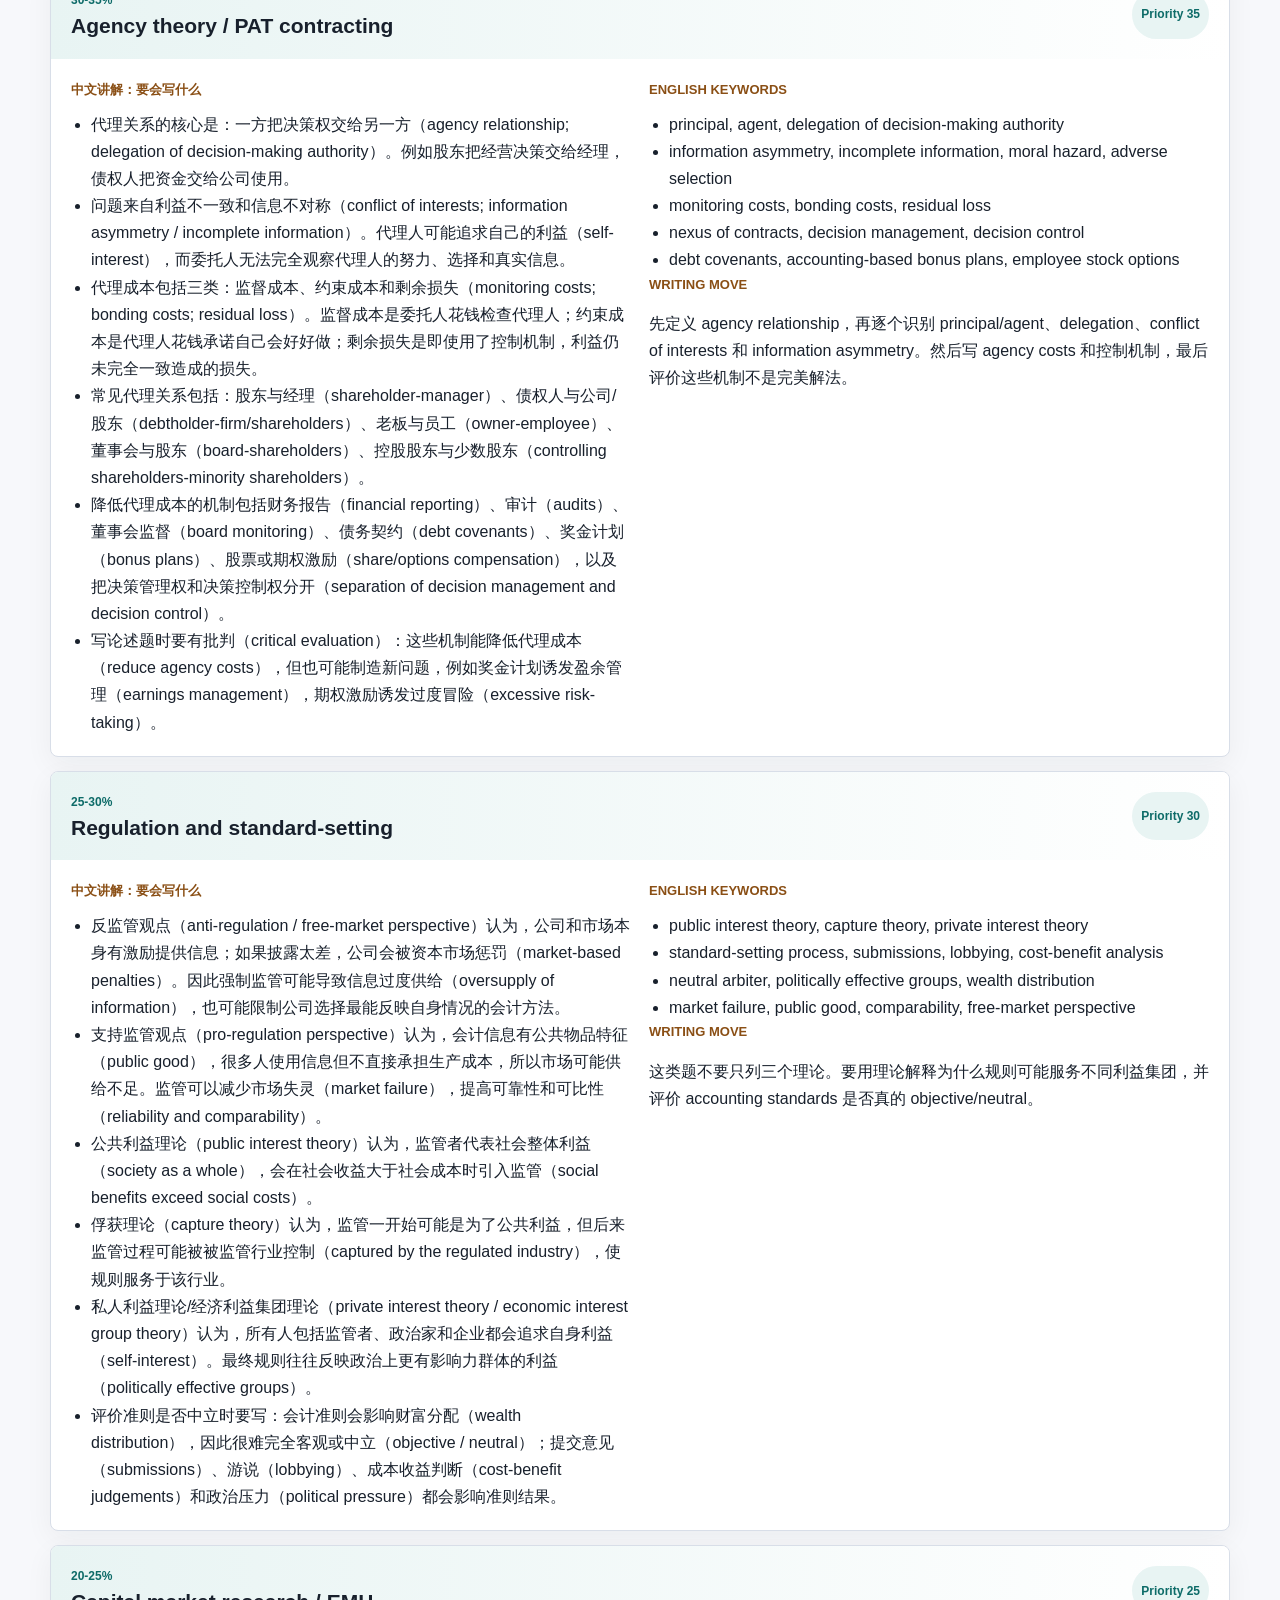
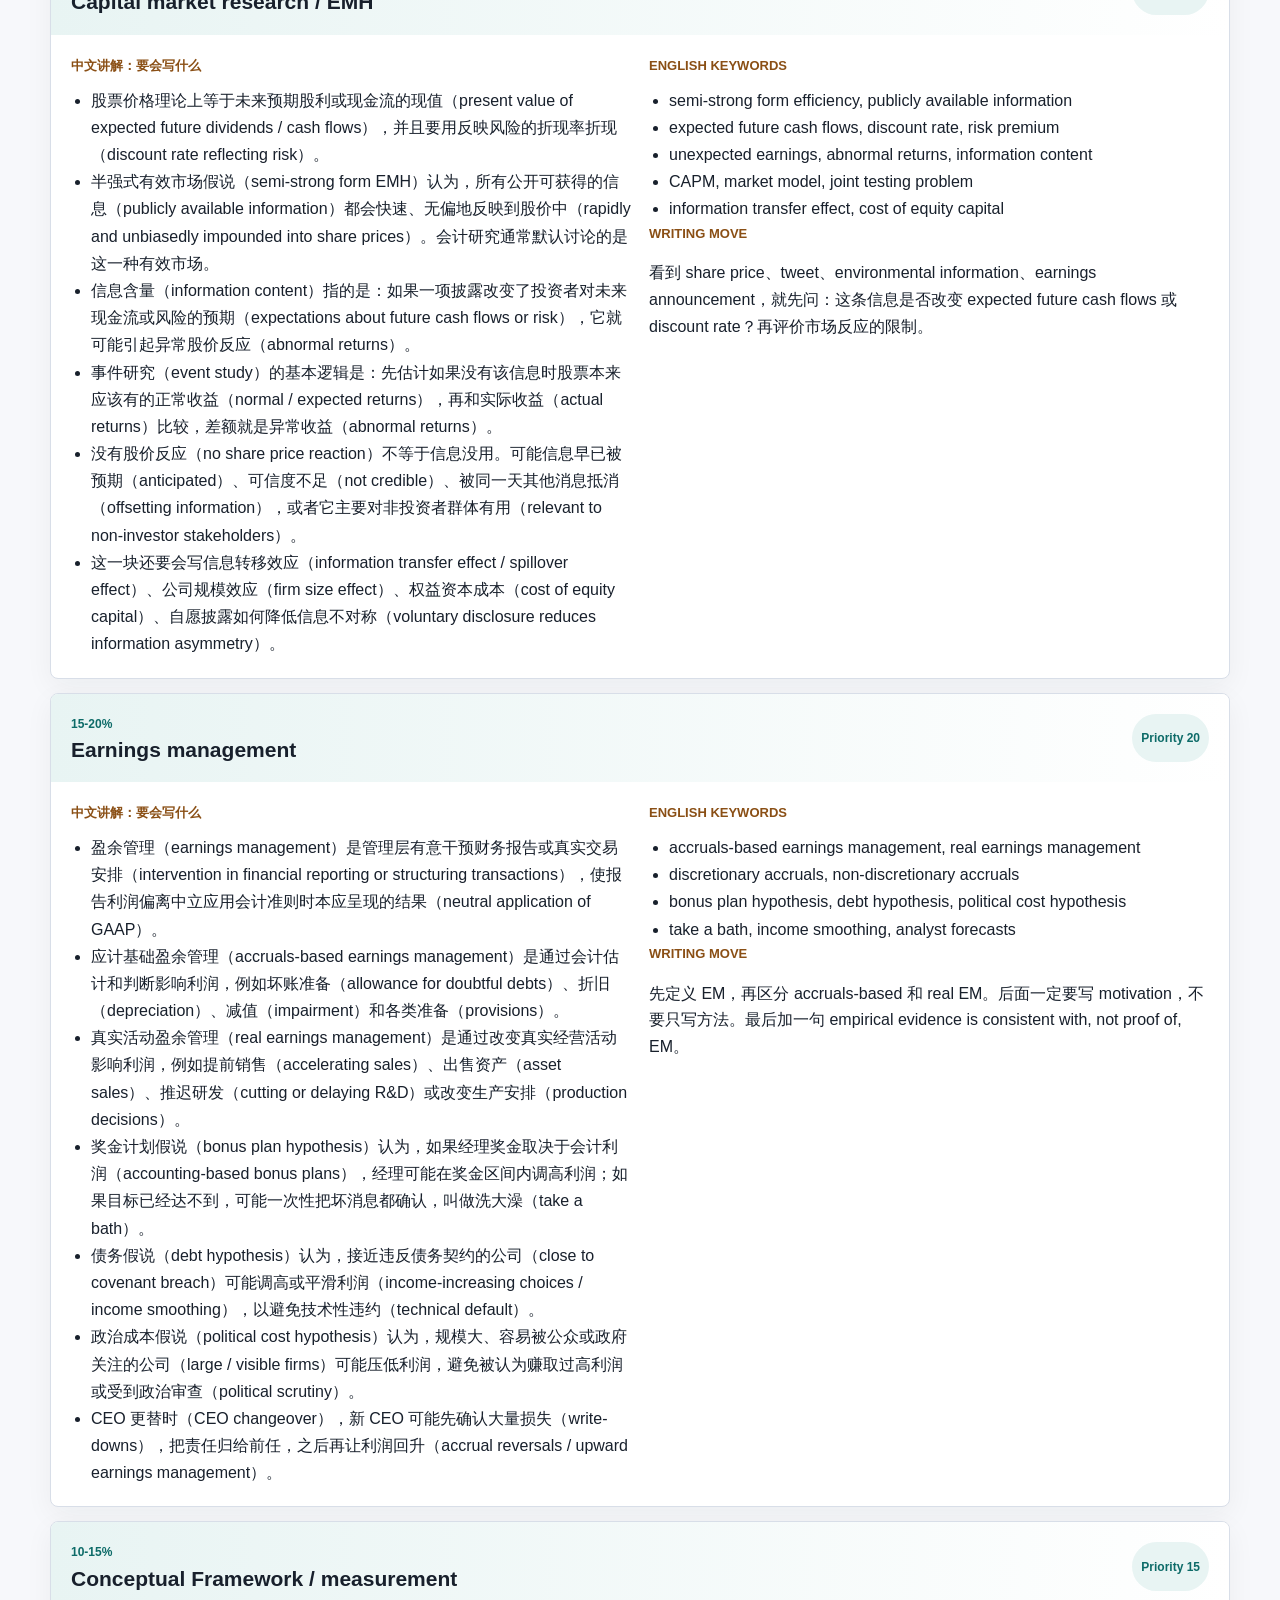
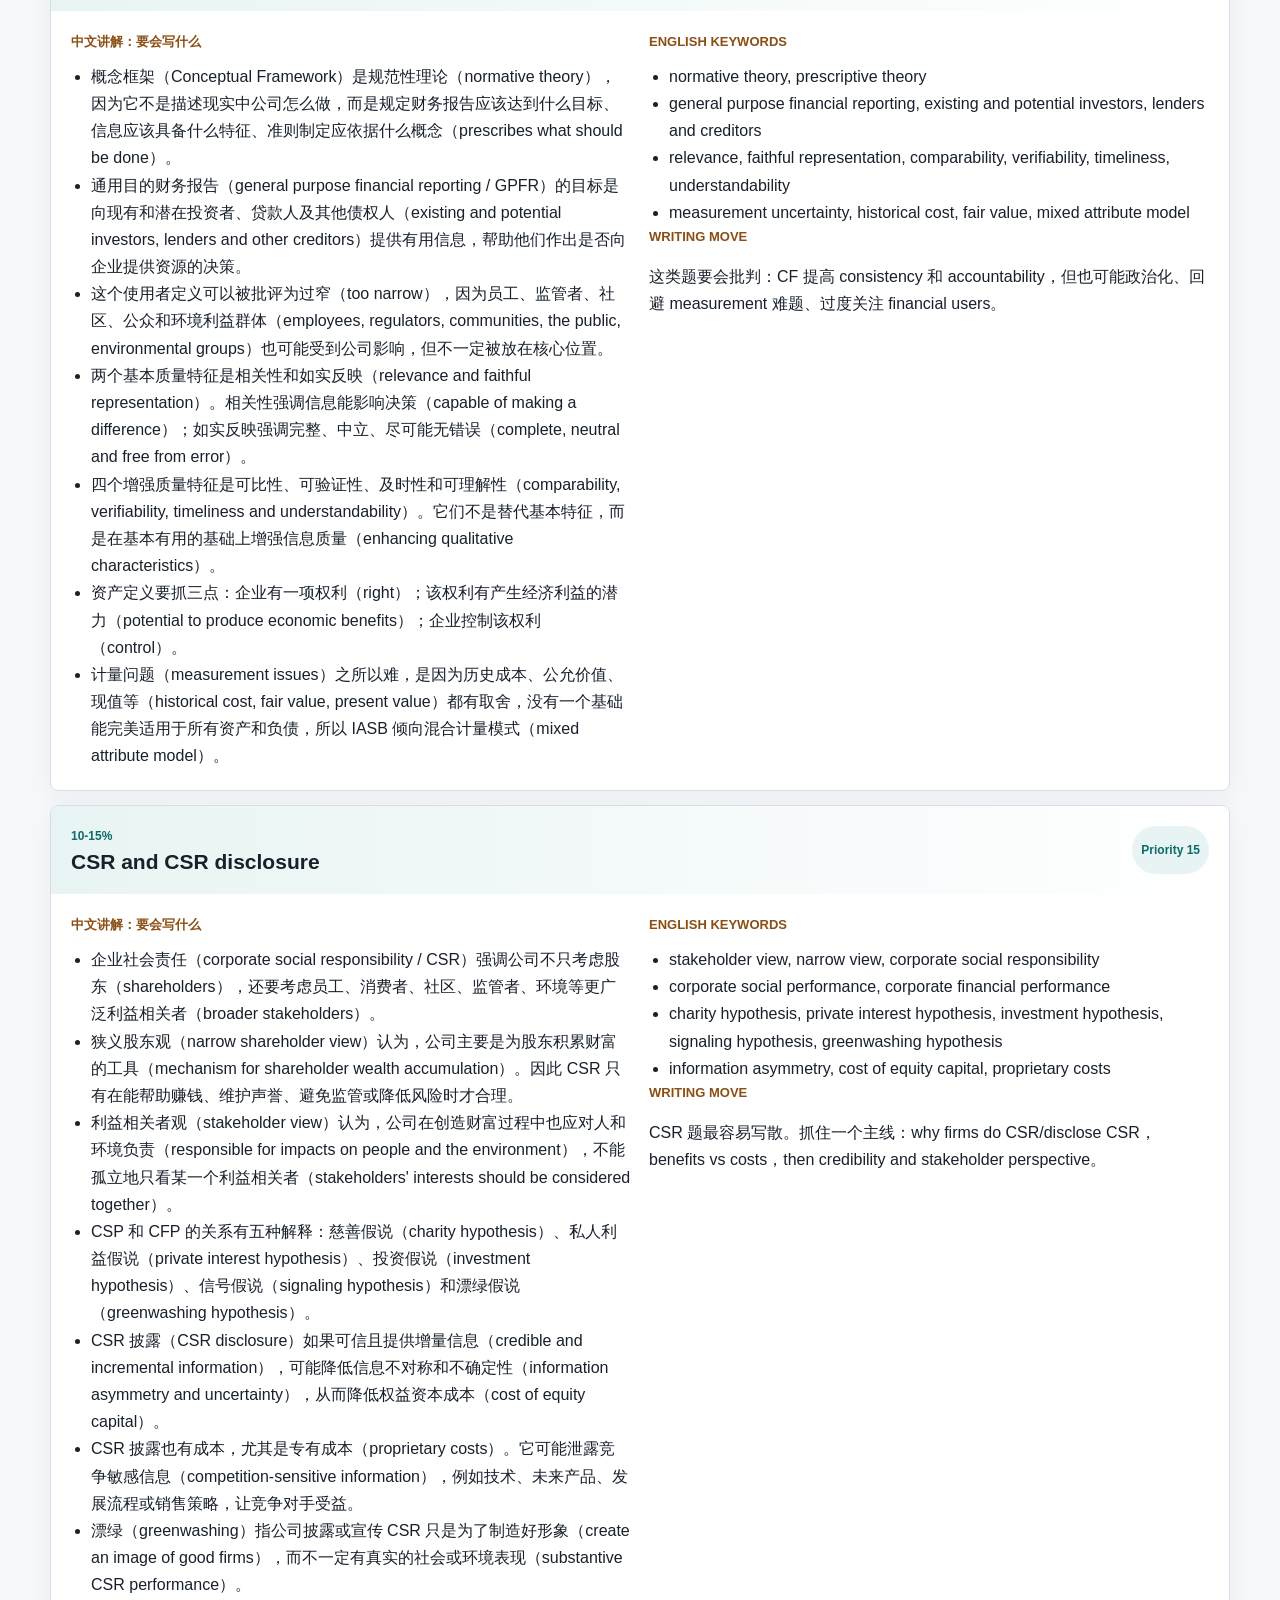
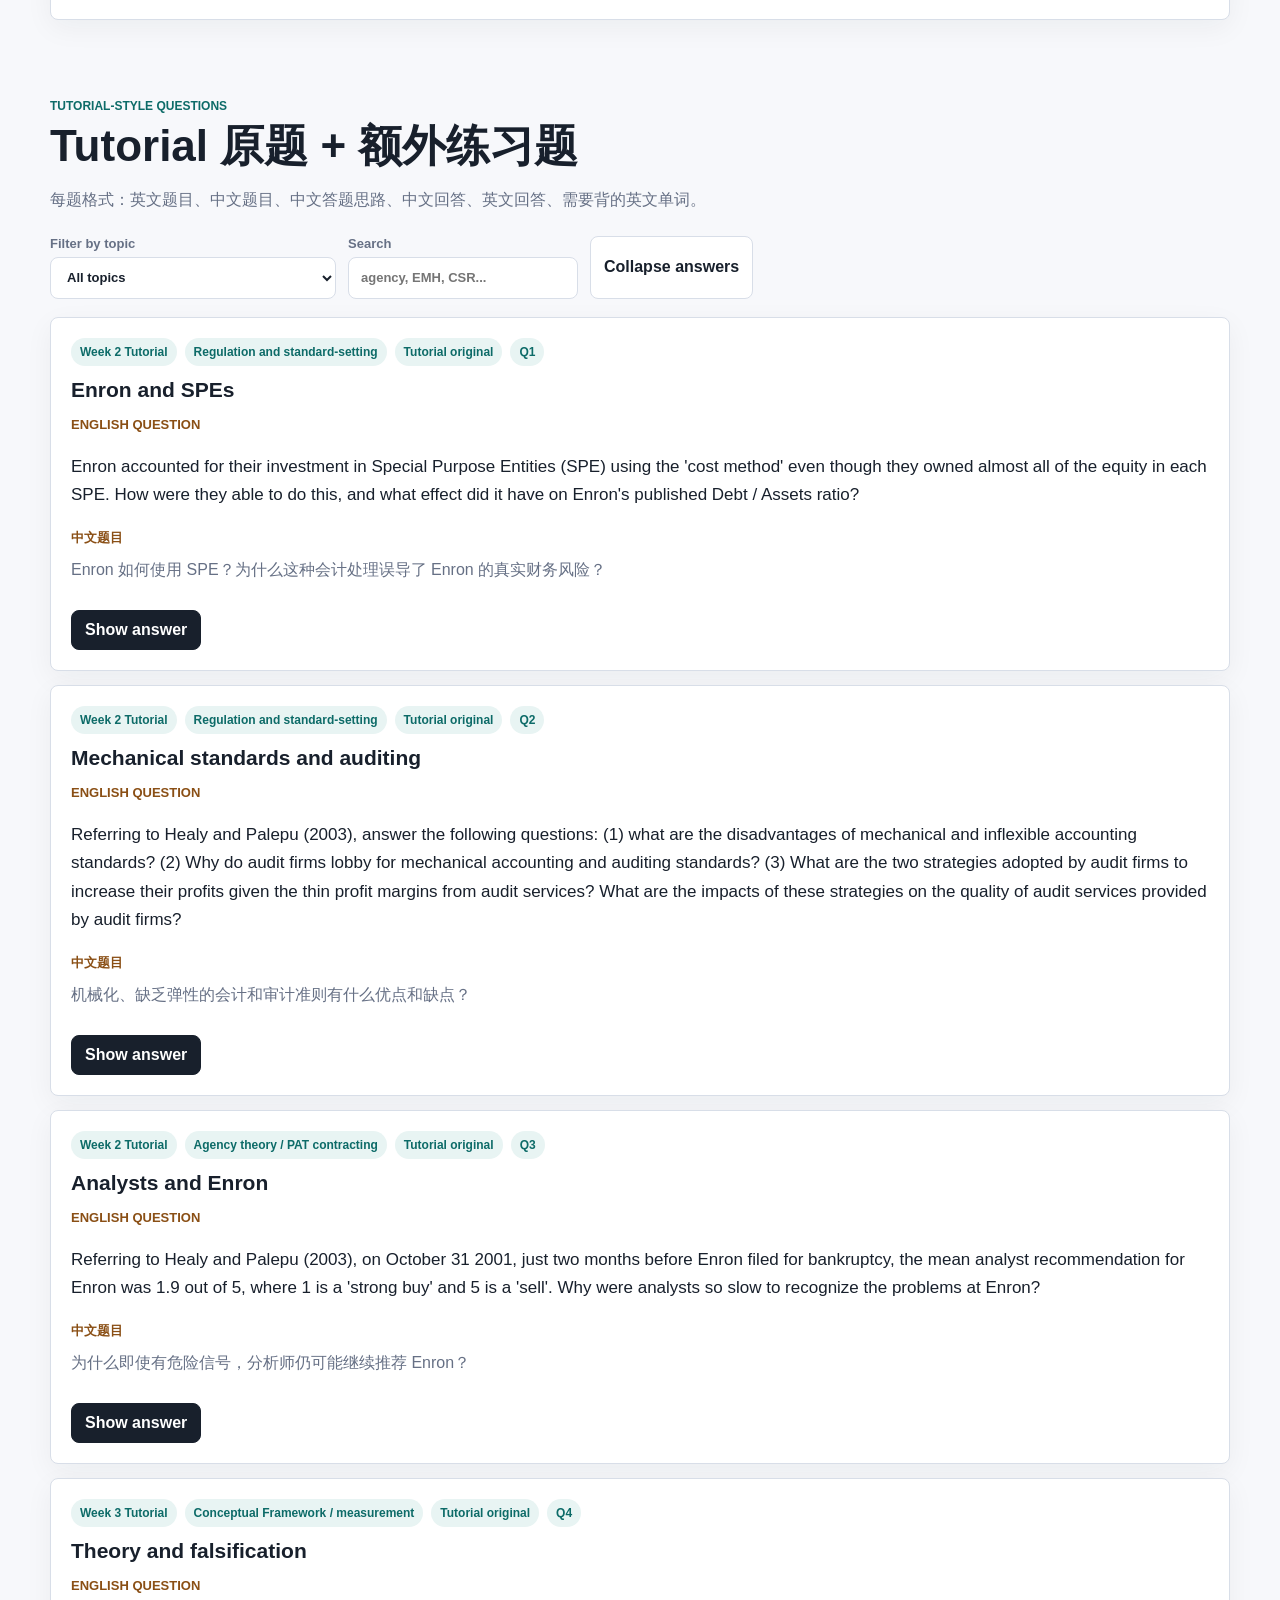
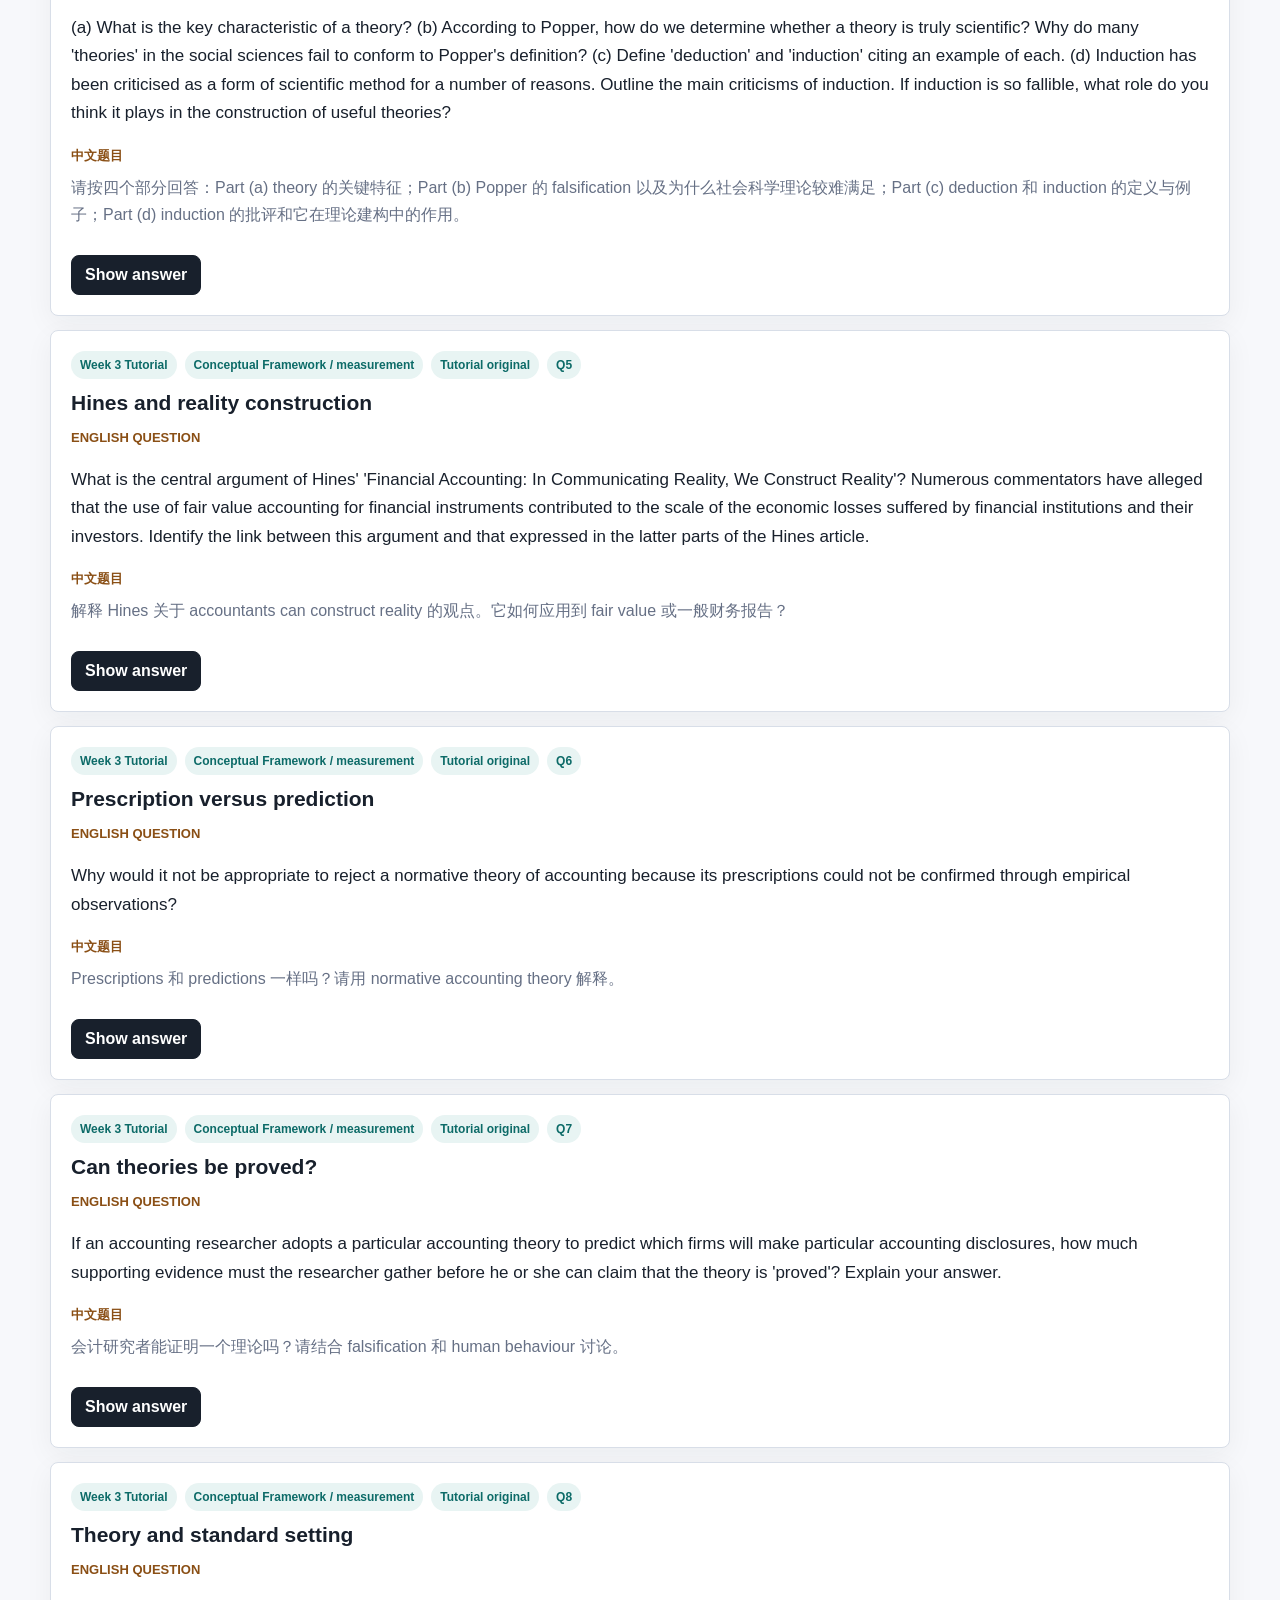
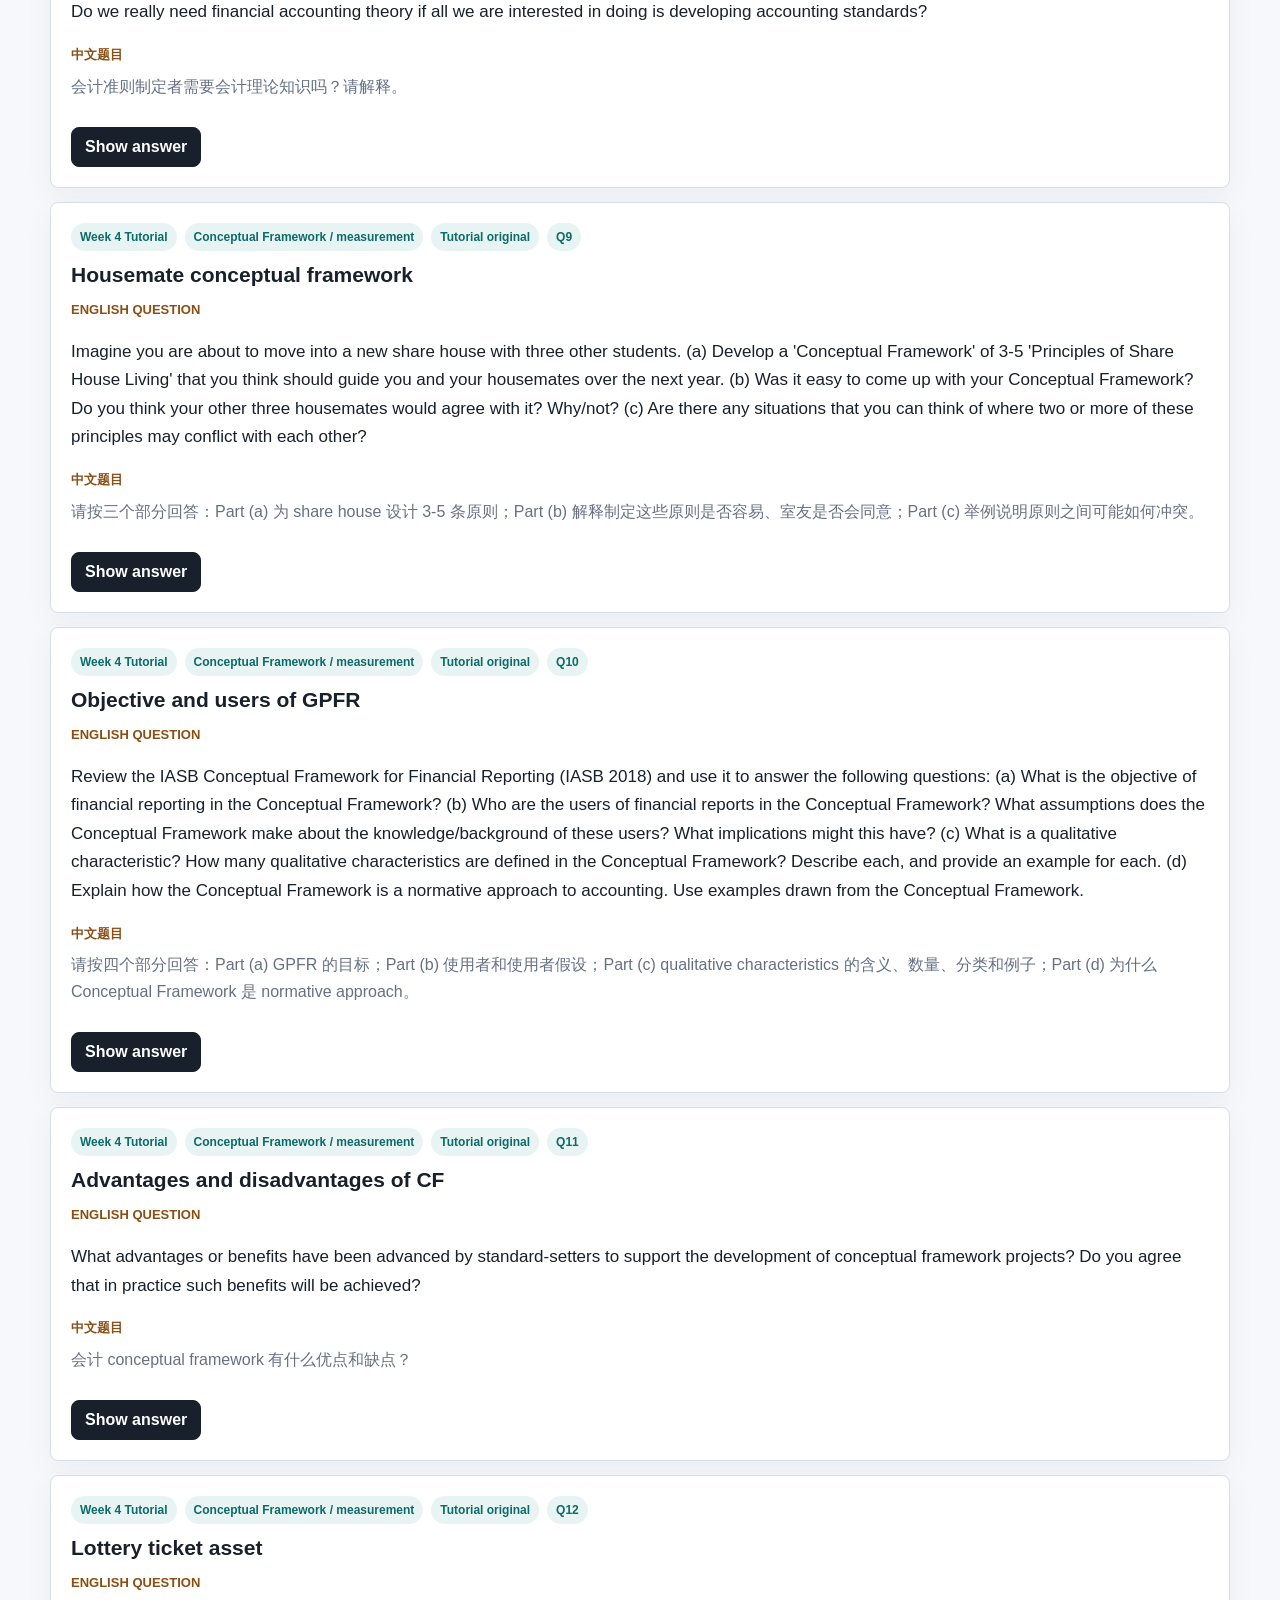
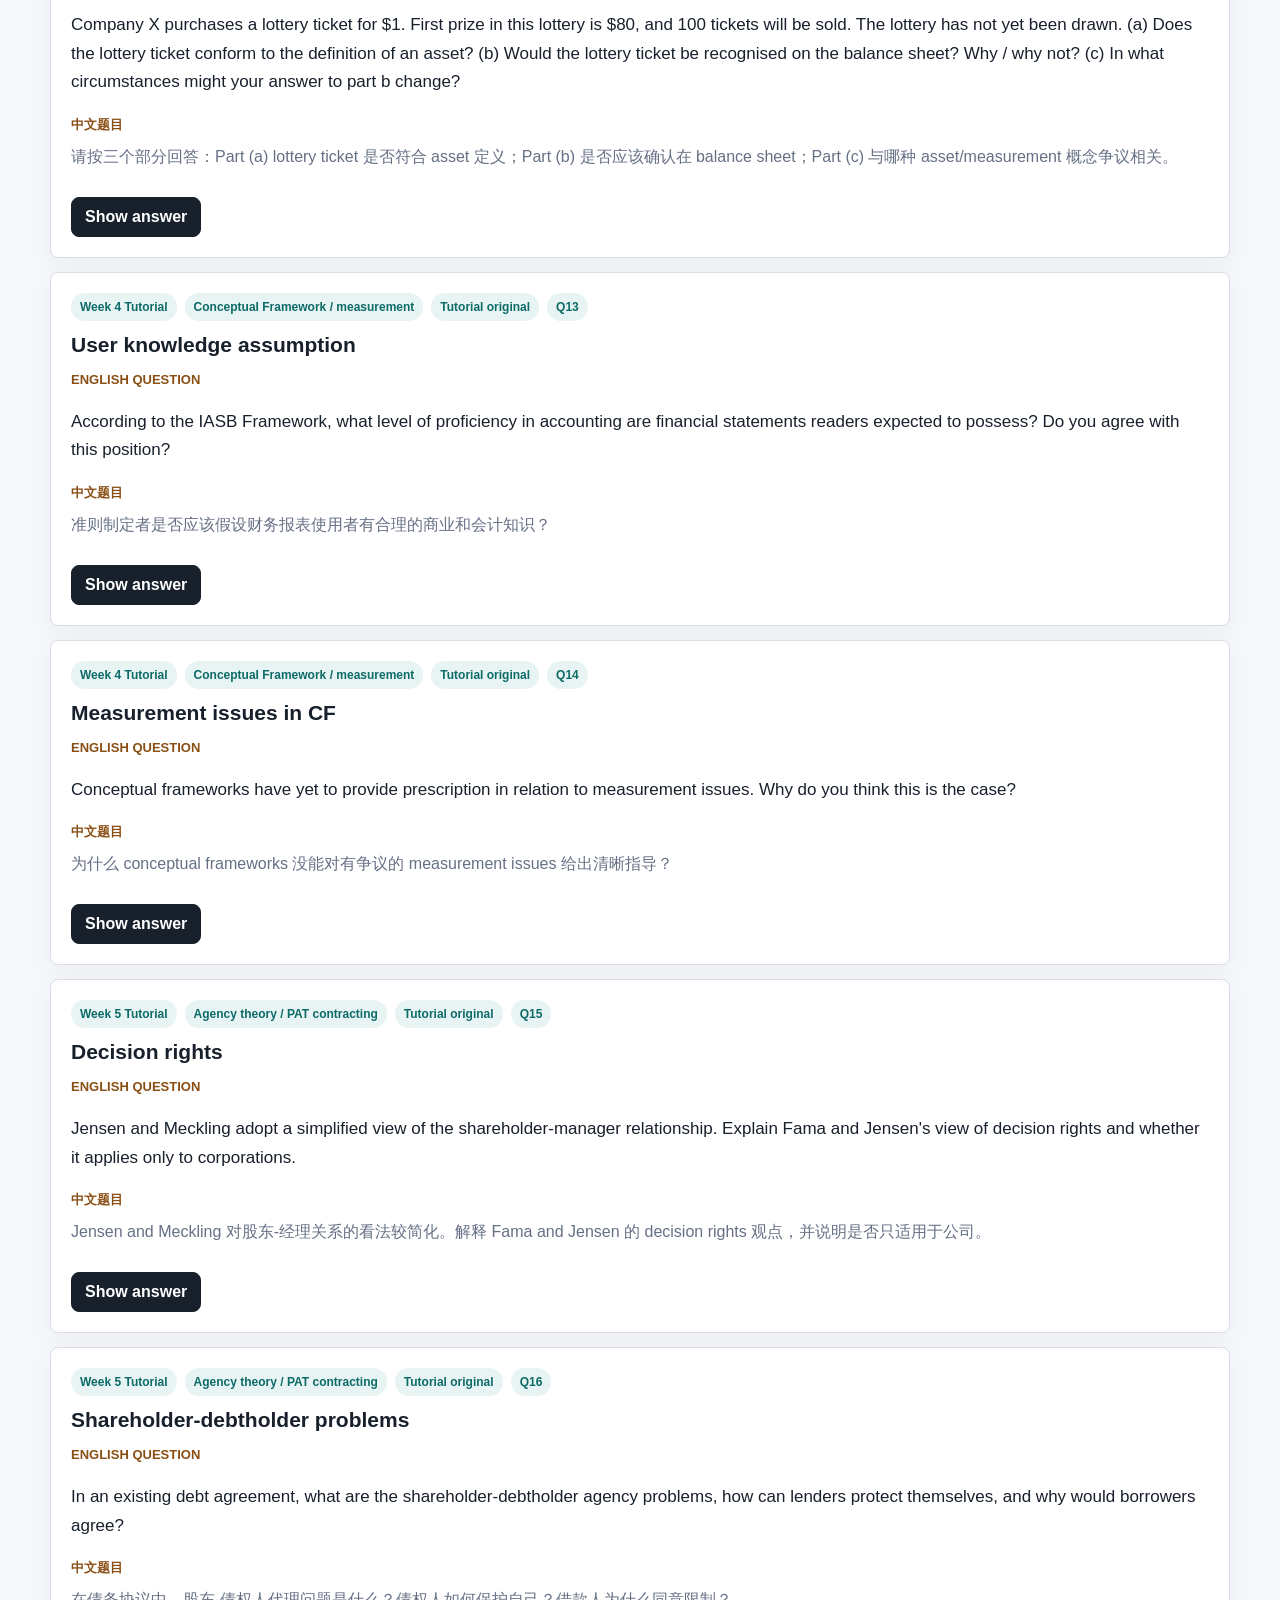
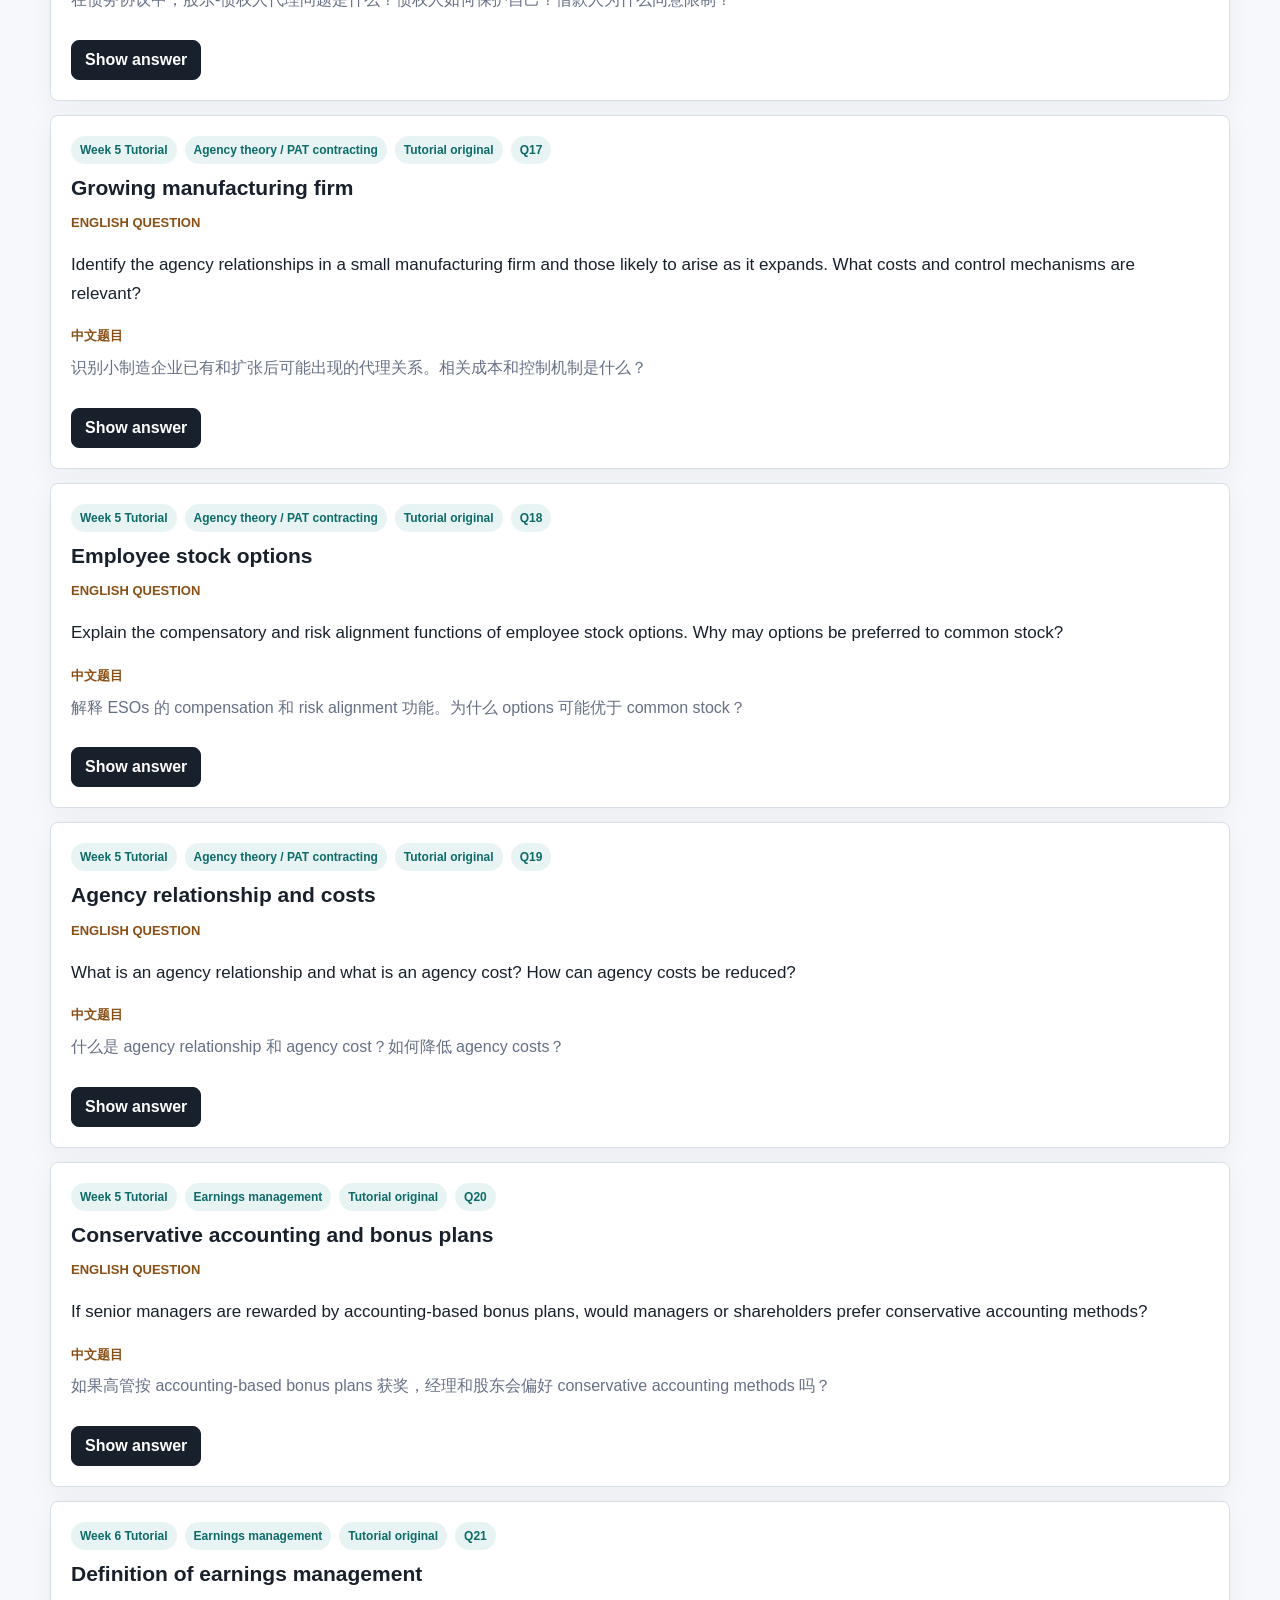
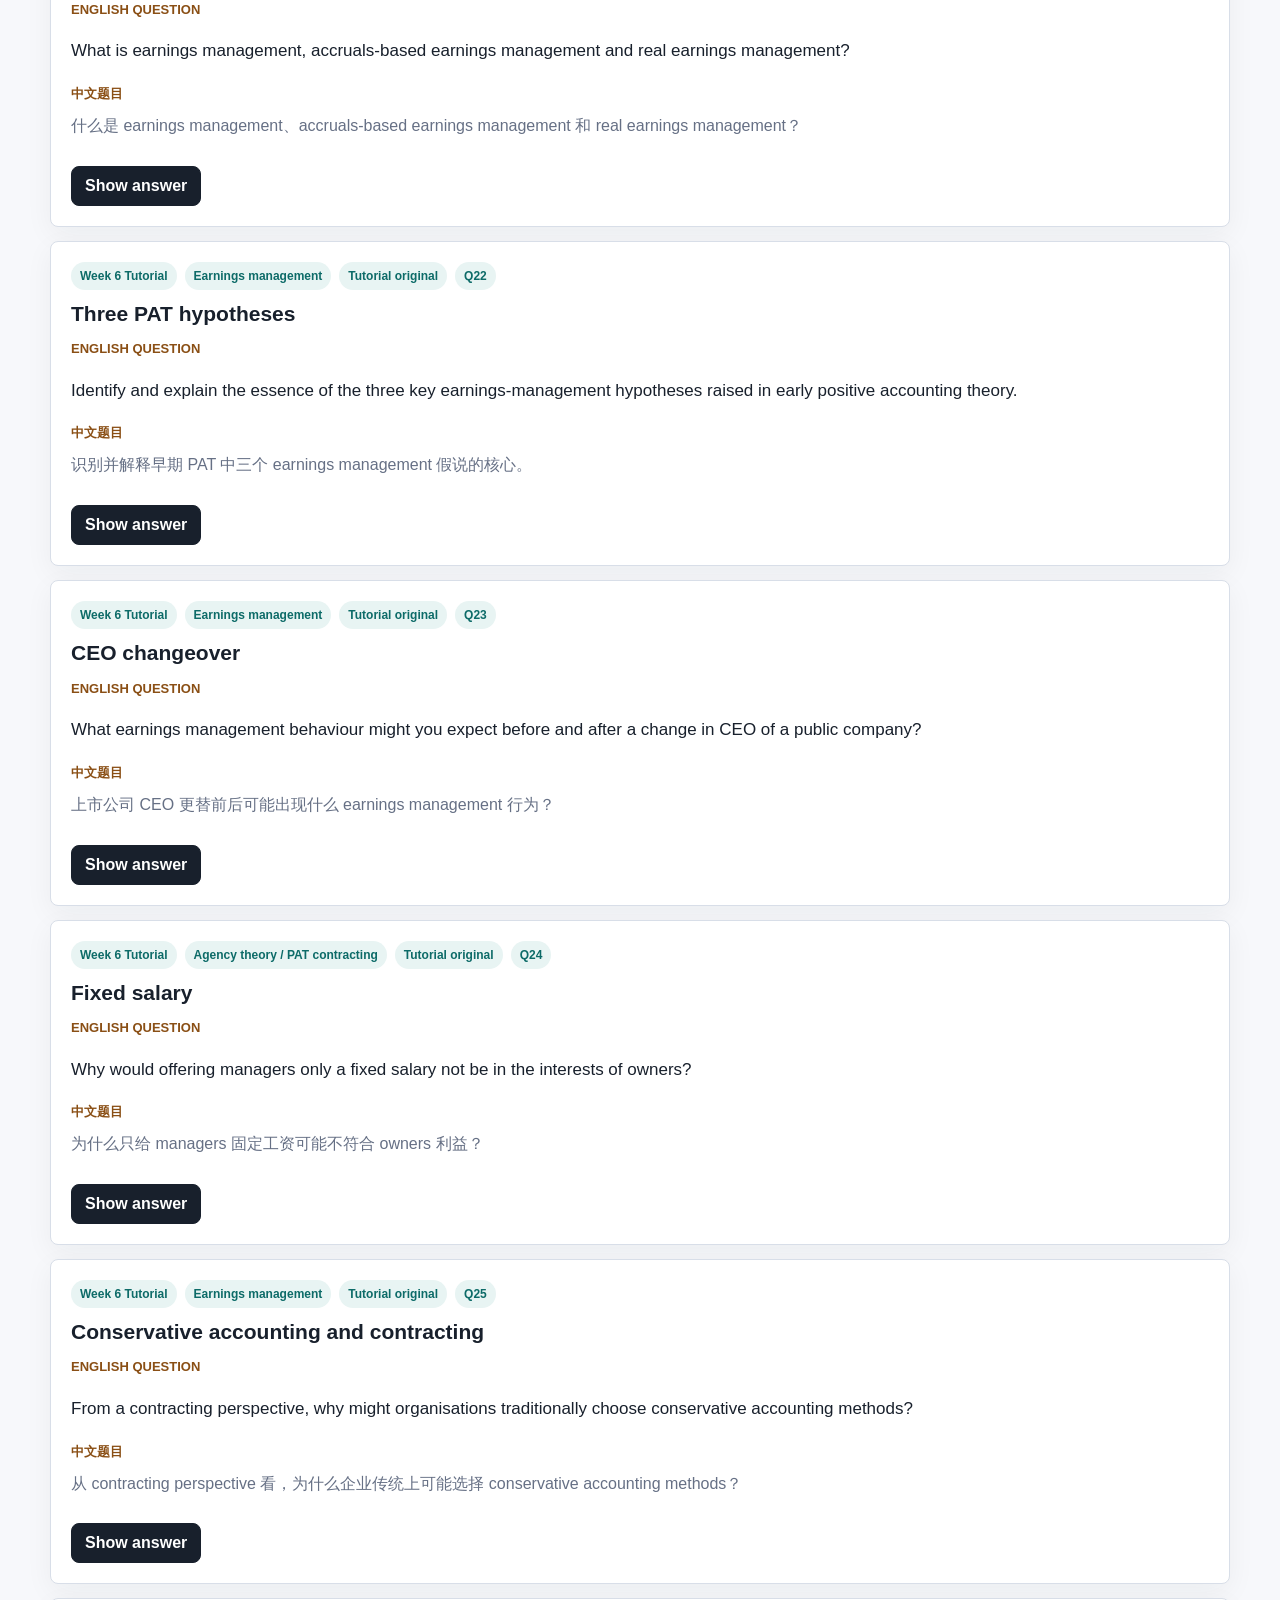
==== commit e9b6d6b2: "Rename course code to BUSN7005" ====
--- a/interactive-index.html
+++ b/interactive-index.html
@@ -3,7 +3,7 @@
   <head>
     <meta charset="utf-8" />
     <meta name="viewport" content="width=device-width, initial-scale=1" />
-    <title>BUSN3001 Final Discussion Practice</title>
+    <title>BUSN7005 Final Discussion Practice</title>
     <link rel="stylesheet" href="styles.css" />
   </head>
   <body>
@@ -11,7 +11,7 @@
       <div class="brand">
         <span class="brand-mark">B3</span>
         <div>
-          <p class="course">BUSN3001 Final Exam</p>
+          <p class="course">BUSN7005 Final Exam</p>
           <h1>Discussion Question Practice</h1>
         </div>
       </div>
